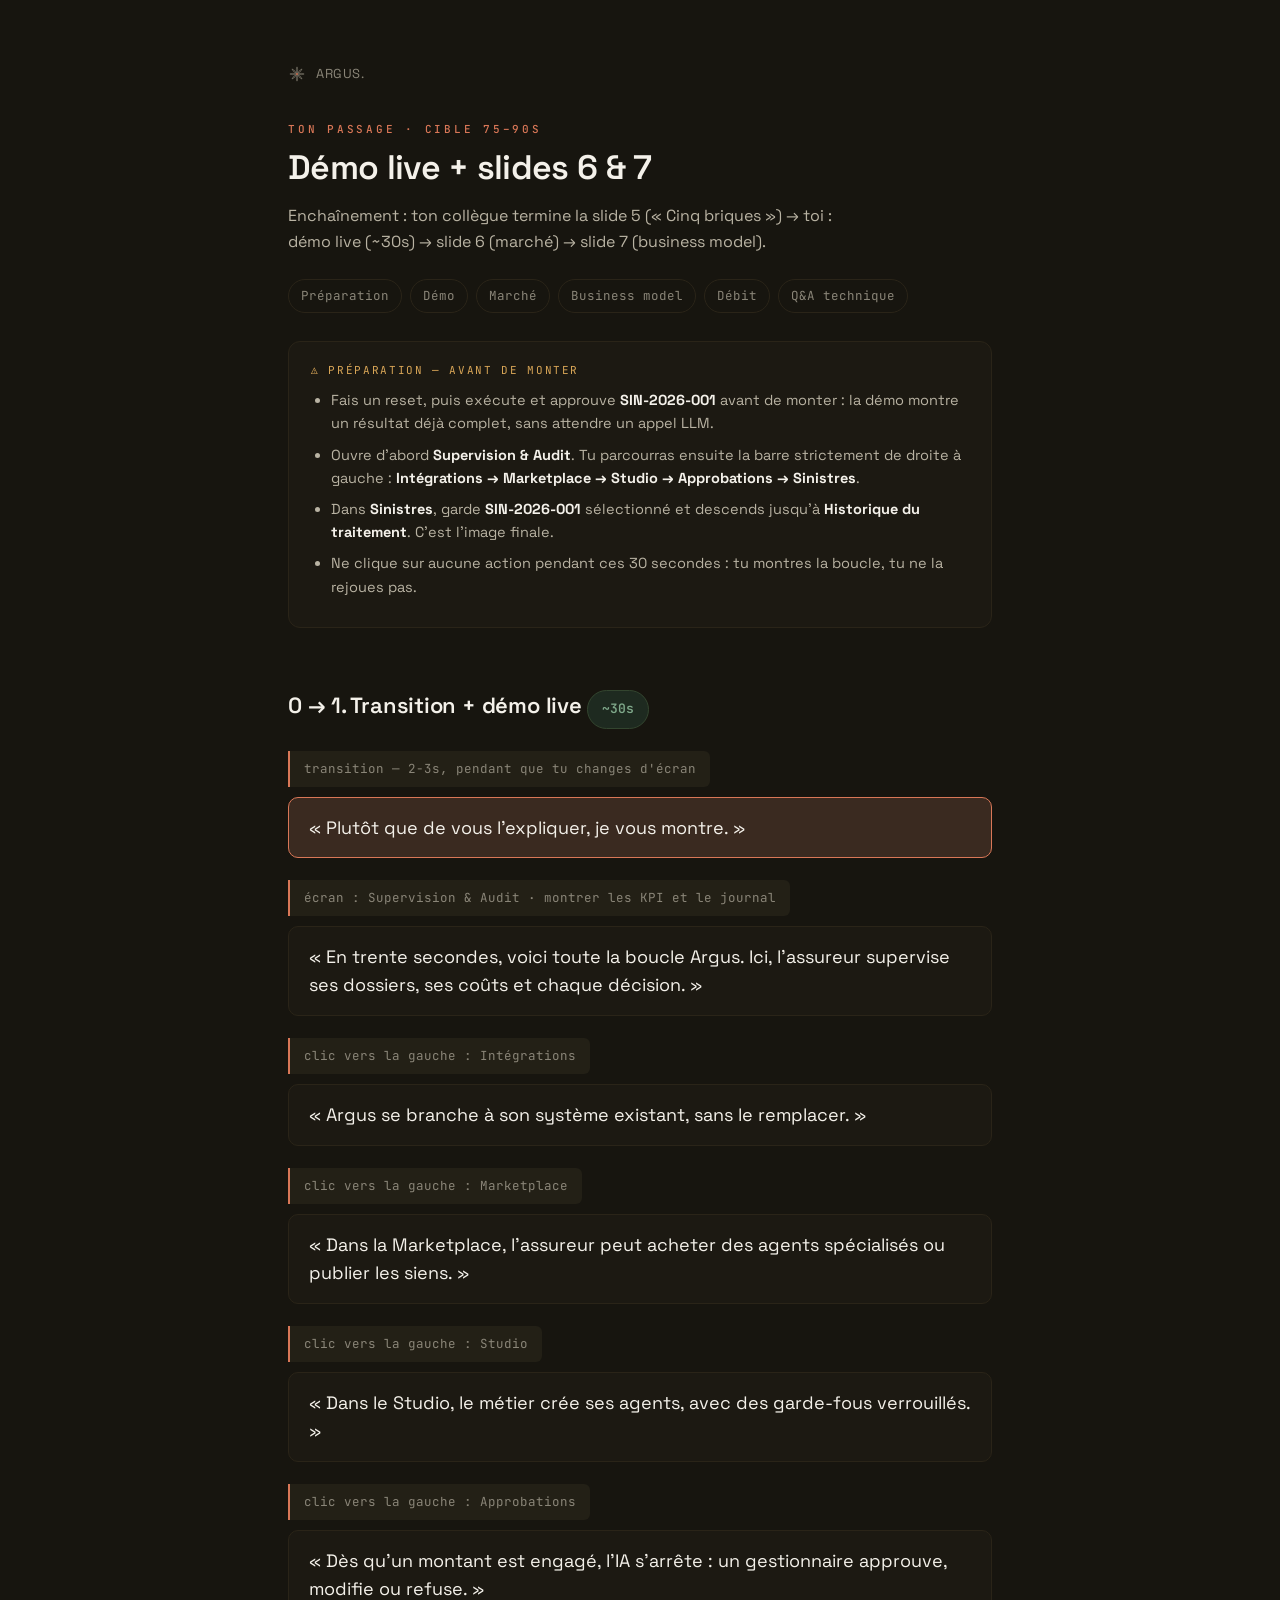
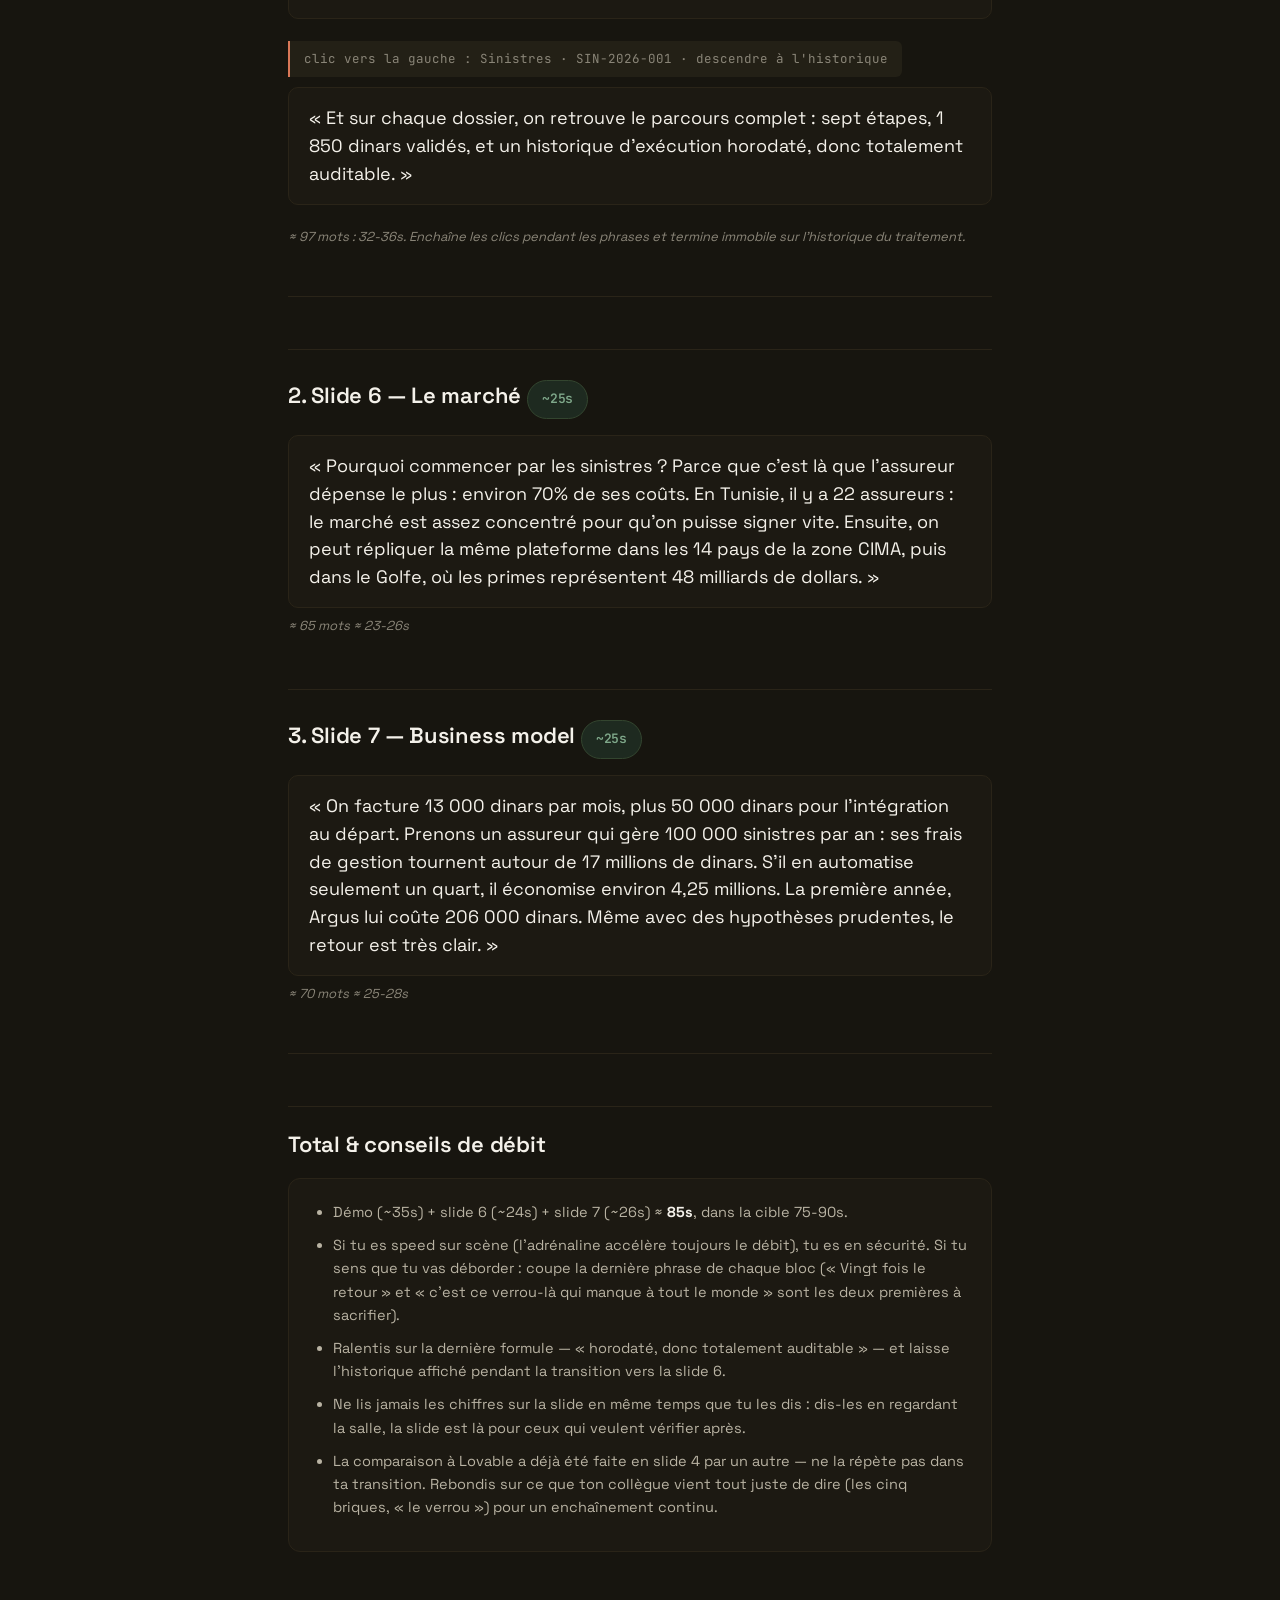
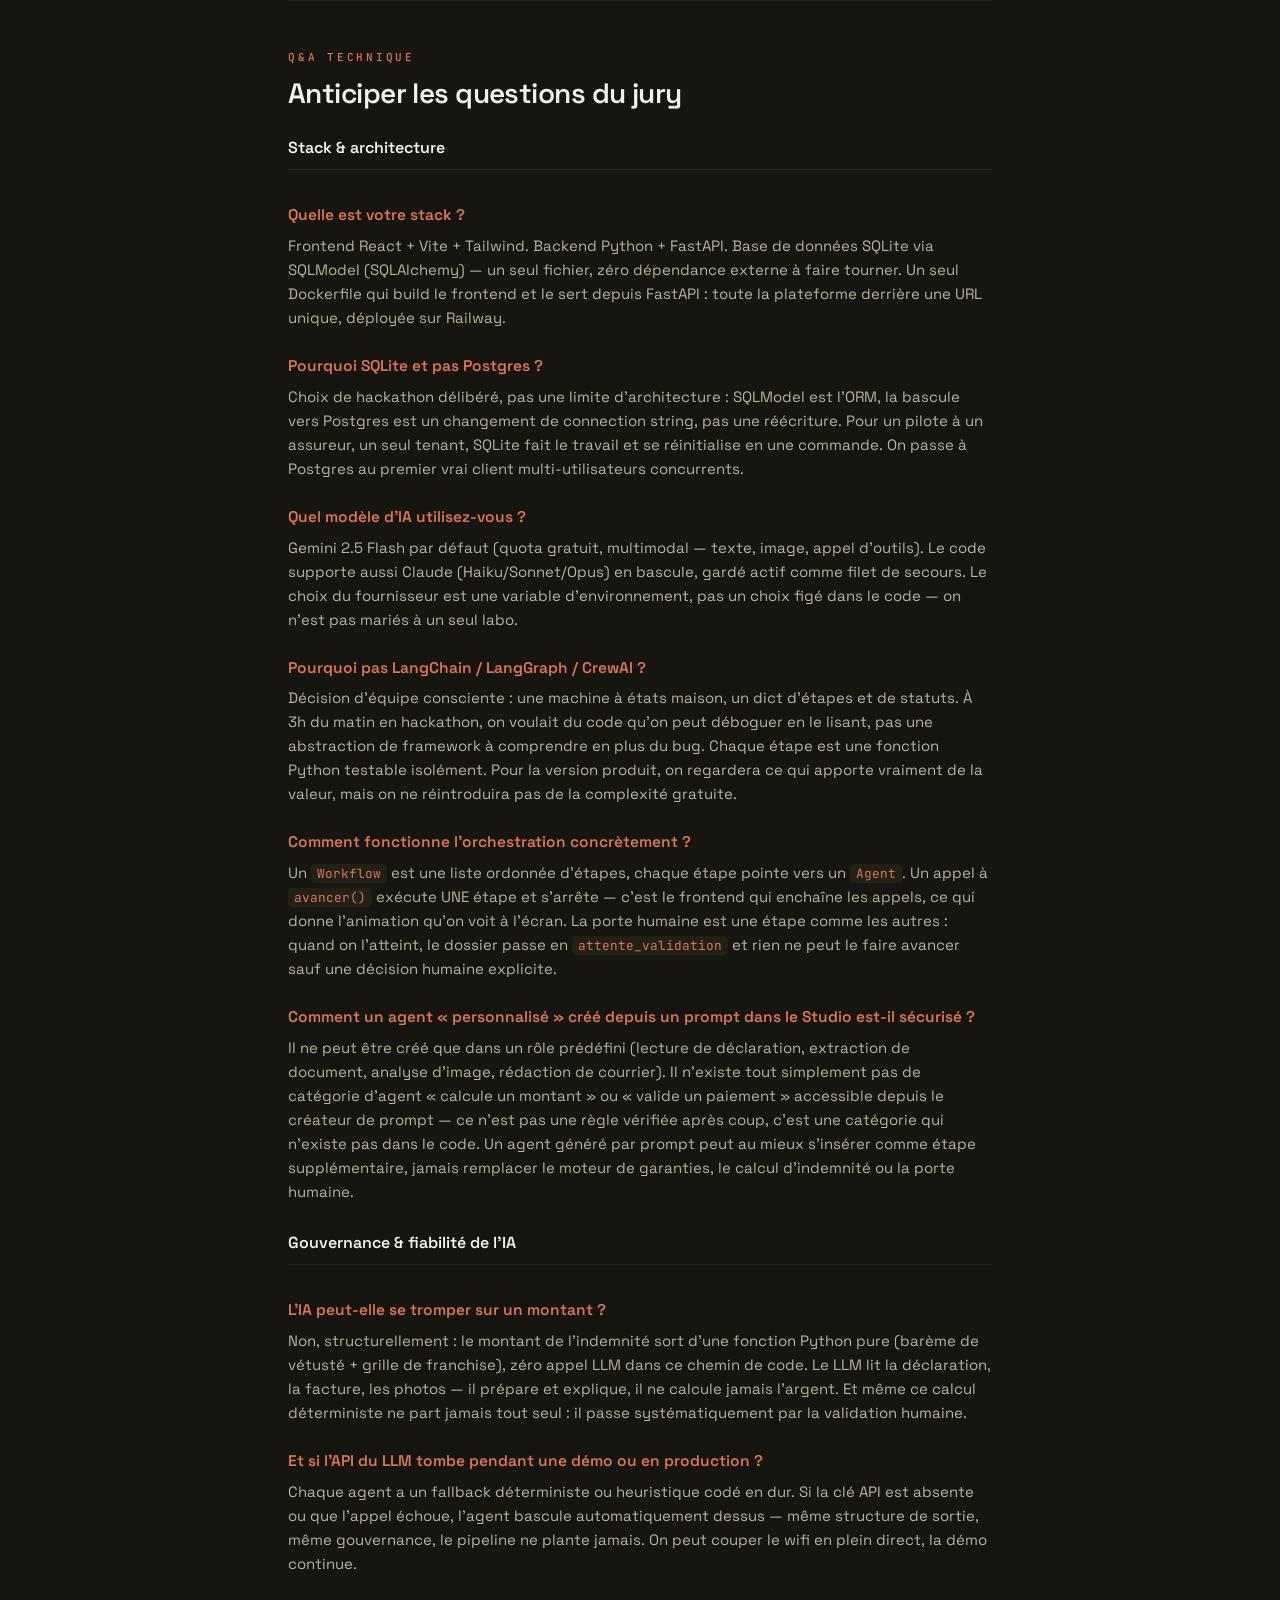
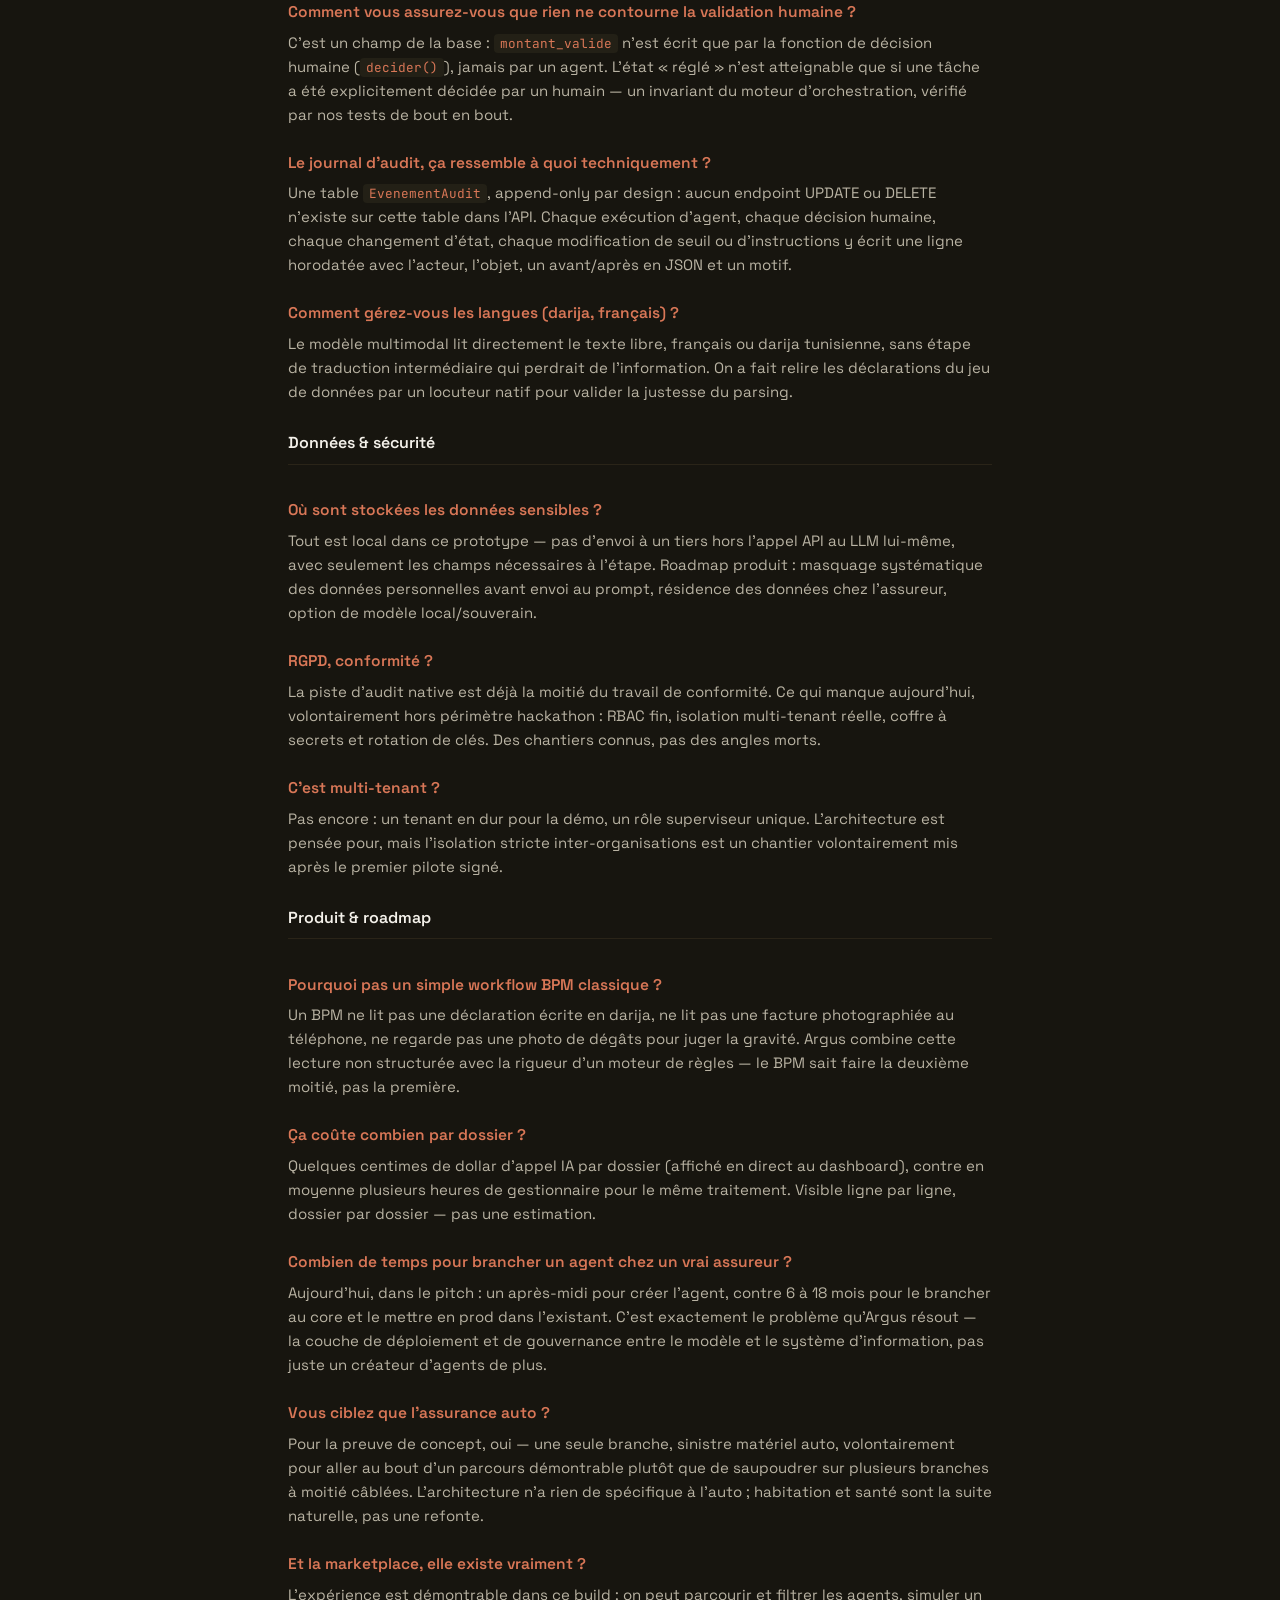
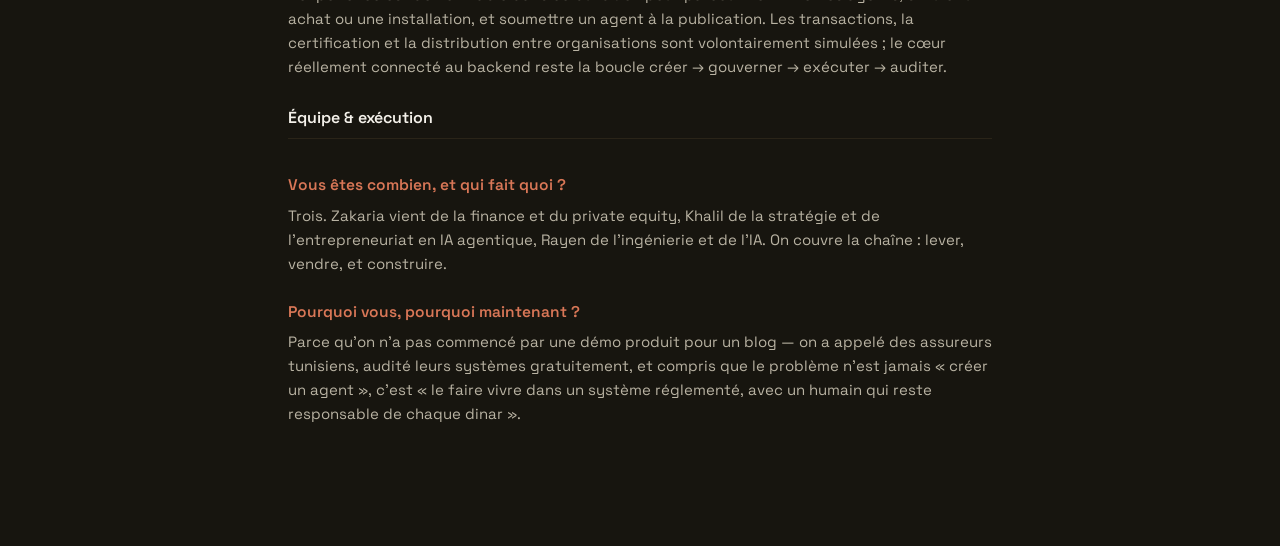
==== docs/pitch-speech-6-7-demo.html @ 5d5b1a70 "Finalise la plateforme Argus pour la démo Ajoute les parcours configurables, les intégrations, la ma" ====
<!DOCTYPE html>
<html lang="fr">
<head>
<meta charset="utf-8">
<meta name="viewport" content="width=device-width, initial-scale=1">
<title>Argus — Speech démo + slides 6 &amp; 7</title>
<link rel="preconnect" href="https://fonts.googleapis.com">
<link rel="preconnect" href="https://fonts.gstatic.com" crossorigin>
<link href="https://fonts.googleapis.com/css2?family=Space+Grotesk:wght@400;500;600;700&family=JetBrains+Mono:wght@400;500&display=swap" rel="stylesheet">
<style>
  :root{
    --ink:#17150F; --cream:#F4F1EA; --surface:#1C1912; --surface2:#232016;
    --terra:#D97757; --terra-tint:#3A2A20; --muted:#B9B3A3; --faint:#8A8578; --line:#2A2418;
    --ok:#7FA88A; --warn:#D9A657;
  }
  *{box-sizing:border-box;}
  html,body{margin:0;padding:0;}
  body{
    font-family:'Space Grotesk','Segoe UI',Arial,sans-serif;
    background:var(--ink); color:var(--cream);
    line-height:1.6; font-size:16px;
  }
  .wrap{max-width:760px; margin:0 auto; padding:64px 28px 120px;}
  .mark{display:flex; align-items:center; gap:10px; color:var(--faint); font-size:13px; letter-spacing:.04em; text-transform:uppercase; margin-bottom:36px;}
  .mark svg{width:18px; height:18px;}
  .kicker{font-family:'JetBrains Mono',monospace; font-size:11px; font-weight:500; letter-spacing:.25em; text-transform:uppercase; color:var(--terra); margin:0 0 10px;}
  h1{font-size:34px; font-weight:600; letter-spacing:-.02em; line-height:1.15; margin:0 0 14px;}
  h2{font-size:22px; font-weight:600; letter-spacing:-.01em; margin:52px 0 16px; padding-top:20px; border-top:1px solid var(--line);}
  h2:first-of-type{border-top:none; padding-top:0;}
  h3{font-size:16px; font-weight:600; color:var(--cream); margin:26px 0 8px;}
  p.lead{color:var(--muted); font-size:16px; max-width:56ch;}
  .prep{background:var(--surface); border:1px solid var(--line); border-radius:12px; padding:20px 22px; margin:28px 0;}
  .prep .label{font-family:'JetBrains Mono',monospace; font-size:11px; letter-spacing:.15em; text-transform:uppercase; color:var(--warn); margin-bottom:10px; display:block;}
  .prep ul{margin:0; padding-left:20px;}
  .prep li{margin-bottom:8px; color:var(--muted); font-size:14.5px;}
  .prep b{color:var(--cream);}
  .beat{margin:22px 0;}
  .stage{
    font-family:'JetBrains Mono',monospace; font-size:12.5px; color:var(--faint);
    background:var(--surface2); border-left:2px solid var(--terra);
    padding:8px 14px; border-radius:0 6px 6px 0; margin:0 0 10px; display:inline-block;
  }
  blockquote{
    margin:0 0 6px; padding:16px 20px; background:var(--surface);
    border-radius:10px; border:1px solid var(--line);
    font-size:18px; line-height:1.55; color:var(--cream);
  }
  blockquote.transition{border-color:var(--terra); background:var(--terra-tint);}
  .timing{font-size:13px; color:var(--faint); font-style:italic; margin:8px 0 0;}
  .divider{height:1px; background:var(--line); margin:48px 0;}
  .tips{background:var(--surface); border:1px solid var(--line); border-radius:12px; padding:22px 24px;}
  .tips ul{margin:0; padding-left:20px;}
  .tips li{margin-bottom:10px; font-size:14.5px; color:var(--muted);}
  .tips li b{color:var(--cream);}
  .qa{border-top:1px solid var(--line); padding-top:18px; margin-top:0;}
  .q{font-weight:600; font-size:15.5px; color:var(--terra); margin-bottom:6px;}
  .a{color:var(--muted); font-size:15px; margin:0 0 24px;}
  code{
    font-family:'JetBrains Mono',monospace; background:var(--surface2); color:var(--terra);
    padding:1px 6px; border-radius:4px; font-size:.85em;
  }
  .totalbadge{
    display:inline-flex; align-items:center; gap:8px; font-family:'JetBrains Mono',monospace;
    font-size:13px; color:var(--ok); background:#1E2A20; border:1px solid #33452F;
    padding:8px 14px; border-radius:999px; margin-top:10px;
  }
  .toc{display:flex; gap:8px; flex-wrap:wrap; margin:24px 0 0;}
  .toc a{
    font-size:12.5px; font-family:'JetBrains Mono',monospace; color:var(--faint);
    text-decoration:none; border:1px solid var(--line); padding:6px 12px; border-radius:999px;
  }
  .toc a:hover{color:var(--terra); border-color:var(--terra);}
  @media print{ body{background:#fff;color:#000;} }
</style>
</head>
<body>
<div class="wrap">

  <div class="mark">
    <svg viewBox="0 0 240 240" fill="none" stroke="currentColor" stroke-width="8" stroke-linejoin="round">
      <g>
        <path d="M120 107 Q101 66 120 25 Q139 66 120 107 Z" transform="rotate(0 120 120)"/>
        <path d="M120 107 Q101 66 120 25 Q139 66 120 107 Z" transform="rotate(45 120 120)"/>
        <path d="M120 107 Q101 66 120 25 Q139 66 120 107 Z" transform="rotate(90 120 120)"/>
        <path d="M120 107 Q101 66 120 25 Q139 66 120 107 Z" transform="rotate(135 120 120)"/>
        <path d="M120 107 Q101 66 120 25 Q139 66 120 107 Z" transform="rotate(180 120 120)"/>
        <path d="M120 107 Q101 66 120 25 Q139 66 120 107 Z" transform="rotate(225 120 120)"/>
        <path d="M120 107 Q101 66 120 25 Q139 66 120 107 Z" transform="rotate(270 120 120)"/>
        <path d="M120 107 Q101 66 120 25 Q139 66 120 107 Z" transform="rotate(315 120 120)"/>
      </g>
      <circle cx="120" cy="120" r="13" fill="#D97757" stroke="none"/>
    </svg>
    argus.
  </div>

  <p class="kicker">Ton passage · cible 75–90s</p>
  <h1>Démo live + slides 6 &amp; 7</h1>
  <p class="lead">
    Enchaînement : ton collègue termine la slide 5 (« Cinq briques ») →
    toi : démo live (~30s) → slide 6 (marché) → slide 7 (business model).
  </p>

  <div class="toc">
    <a href="#prep">Préparation</a>
    <a href="#demo">Démo</a>
    <a href="#marche">Marché</a>
    <a href="#biz">Business model</a>
    <a href="#tips">Débit</a>
    <a href="#qa">Q&amp;A technique</a>
  </div>

  <div id="prep" class="prep">
    <span class="label">⚠ Préparation — avant de monter</span>
    <ul>
      <li>Fais un reset, puis exécute et approuve <b>SIN-2026-001</b> avant de monter : la démo montre un résultat déjà complet, sans attendre un appel LLM.</li>
      <li>Ouvre d'abord <b>Supervision &amp; Audit</b>. Tu parcourras ensuite la barre strictement de droite à gauche : <b>Intégrations → Marketplace → Studio → Approbations → Sinistres</b>.</li>
      <li>Dans <b>Sinistres</b>, garde <b>SIN-2026-001</b> sélectionné et descends jusqu'à <b>Historique du traitement</b>. C'est l'image finale.</li>
      <li>Ne clique sur aucune action pendant ces 30 secondes : tu montres la boucle, tu ne la rejoues pas.</li>
    </ul>
  </div>

  <h2 id="demo">0 → 1. Transition + démo live <span class="totalbadge">~30s</span></h2>

  <div class="beat">
    <span class="stage">transition — 2-3s, pendant que tu changes d'écran</span>
    <blockquote class="transition">« Plutôt que de vous l'expliquer, je vous montre. »</blockquote>
  </div>

  <div class="beat">
    <span class="stage">écran : Supervision &amp; Audit · montrer les KPI et le journal</span>
    <blockquote>« En trente secondes, voici toute la boucle Argus. Ici, l'assureur supervise ses dossiers, ses coûts et chaque décision. »</blockquote>
  </div>

  <div class="beat">
    <span class="stage">clic vers la gauche : Intégrations</span>
    <blockquote>« Argus se branche à son système existant, sans le remplacer. »</blockquote>
  </div>

  <div class="beat">
    <span class="stage">clic vers la gauche : Marketplace</span>
    <blockquote>« Dans la Marketplace, l'assureur peut acheter des agents spécialisés ou publier les siens. »</blockquote>
  </div>

  <div class="beat">
    <span class="stage">clic vers la gauche : Studio</span>
    <blockquote>« Dans le Studio, le métier crée ses agents, avec des garde-fous verrouillés. »</blockquote>
  </div>

  <div class="beat">
    <span class="stage">clic vers la gauche : Approbations</span>
    <blockquote>« Dès qu'un montant est engagé, l'IA s'arrête : un gestionnaire approuve, modifie ou refuse. »</blockquote>
  </div>

  <div class="beat">
    <span class="stage">clic vers la gauche : Sinistres · SIN-2026-001 · descendre à l'historique</span>
    <blockquote>« Et sur chaque dossier, on retrouve le parcours complet : sept étapes, 1 850 dinars validés, et un historique d'exécution horodaté, donc totalement auditable. »</blockquote>
  </div>
  <p class="timing">≈ 97 mots : 32-36s. Enchaîne les clics pendant les phrases et termine immobile sur l'historique du traitement.</p>

  <div class="divider"></div>

  <h2 id="marche">2. Slide 6 — Le marché <span class="totalbadge">~25s</span></h2>
  <blockquote>« Pourquoi commencer par les sinistres ? Parce que c'est là que l'assureur dépense le plus : environ 70% de ses coûts. En Tunisie, il y a 22 assureurs : le marché est assez concentré pour qu'on puisse signer vite. Ensuite, on peut répliquer la même plateforme dans les 14 pays de la zone CIMA, puis dans le Golfe, où les primes représentent 48 milliards de dollars. »</blockquote>
  <p class="timing">≈ 65 mots ≈ 23-26s</p>

  <h2 id="biz">3. Slide 7 — Business model <span class="totalbadge">~25s</span></h2>
  <blockquote>« On facture 13 000 dinars par mois, plus 50 000 dinars pour l'intégration au départ. Prenons un assureur qui gère 100 000 sinistres par an : ses frais de gestion tournent autour de 17 millions de dinars. S'il en automatise seulement un quart, il économise environ 4,25 millions. La première année, Argus lui coûte 206 000 dinars. Même avec des hypothèses prudentes, le retour est très clair. »</blockquote>
  <p class="timing">≈ 70 mots ≈ 25-28s</p>

  <div class="divider"></div>

  <h2 id="tips">Total &amp; conseils de débit</h2>
  <div class="tips">
    <ul>
      <li>Démo (~35s) + slide 6 (~24s) + slide 7 (~26s) ≈ <b>85s</b>, dans la cible 75-90s.</li>
      <li>Si tu es speed sur scène (l'adrénaline accélère toujours le débit), tu es en sécurité. Si tu sens que tu vas déborder : coupe la dernière phrase de chaque bloc (« Vingt fois le retour » et « c'est ce verrou-là qui manque à tout le monde » sont les deux premières à sacrifier).</li>
      <li>Ralentis sur la dernière formule — « horodaté, donc totalement auditable » — et laisse l'historique affiché pendant la transition vers la slide 6.</li>
      <li>Ne lis jamais les chiffres sur la slide en même temps que tu les dis : dis-les en regardant la salle, la slide est là pour ceux qui veulent vérifier après.</li>
      <li>La comparaison à Lovable a déjà été faite en slide 4 par un autre — ne la répète pas dans ta transition. Rebondis sur ce que ton collègue vient tout juste de dire (les cinq briques, « le verrou ») pour un enchaînement continu.</li>
    </ul>
  </div>

  <div class="divider"></div>

  <p class="kicker" id="qa">Q&amp;A technique</p>
  <h1 style="font-size:28px;">Anticiper les questions du jury</h1>

  <h3>Stack &amp; architecture</h3>

  <div class="qa">
    <p class="q">Quelle est votre stack ?</p>
    <p class="a">Frontend React + Vite + Tailwind. Backend Python + FastAPI. Base de données SQLite via SQLModel (SQLAlchemy) — un seul fichier, zéro dépendance externe à faire tourner. Un seul Dockerfile qui build le frontend et le sert depuis FastAPI : toute la plateforme derrière une URL unique, déployée sur Railway.</p>

    <p class="q">Pourquoi SQLite et pas Postgres ?</p>
    <p class="a">Choix de hackathon délibéré, pas une limite d'architecture : SQLModel est l'ORM, la bascule vers Postgres est un changement de connection string, pas une réécriture. Pour un pilote à un assureur, un seul tenant, SQLite fait le travail et se réinitialise en une commande. On passe à Postgres au premier vrai client multi-utilisateurs concurrents.</p>

    <p class="q">Quel modèle d'IA utilisez-vous ?</p>
    <p class="a">Gemini 2.5 Flash par défaut (quota gratuit, multimodal — texte, image, appel d'outils). Le code supporte aussi Claude (Haiku/Sonnet/Opus) en bascule, gardé actif comme filet de secours. Le choix du fournisseur est une variable d'environnement, pas un choix figé dans le code — on n'est pas mariés à un seul labo.</p>

    <p class="q">Pourquoi pas LangChain / LangGraph / CrewAI ?</p>
    <p class="a">Décision d'équipe consciente : une machine à états maison, un dict d'étapes et de statuts. À 3h du matin en hackathon, on voulait du code qu'on peut déboguer en le lisant, pas une abstraction de framework à comprendre en plus du bug. Chaque étape est une fonction Python testable isolément. Pour la version produit, on regardera ce qui apporte vraiment de la valeur, mais on ne réintroduira pas de la complexité gratuite.</p>

    <p class="q">Comment fonctionne l'orchestration concrètement ?</p>
    <p class="a">Un <code>Workflow</code> est une liste ordonnée d'étapes, chaque étape pointe vers un <code>Agent</code>. Un appel à <code>avancer()</code> exécute UNE étape et s'arrête — c'est le frontend qui enchaîne les appels, ce qui donne l'animation qu'on voit à l'écran. La porte humaine est une étape comme les autres : quand on l'atteint, le dossier passe en <code>attente_validation</code> et rien ne peut le faire avancer sauf une décision humaine explicite.</p>

    <p class="q">Comment un agent « personnalisé » créé depuis un prompt dans le Studio est-il sécurisé ?</p>
    <p class="a">Il ne peut être créé que dans un rôle prédéfini (lecture de déclaration, extraction de document, analyse d'image, rédaction de courrier). Il n'existe tout simplement pas de catégorie d'agent « calcule un montant » ou « valide un paiement » accessible depuis le créateur de prompt — ce n'est pas une règle vérifiée après coup, c'est une catégorie qui n'existe pas dans le code. Un agent généré par prompt peut au mieux s'insérer comme étape supplémentaire, jamais remplacer le moteur de garanties, le calcul d'indemnité ou la porte humaine.</p>
  </div>

  <h3>Gouvernance &amp; fiabilité de l'IA</h3>

  <div class="qa">
    <p class="q">L'IA peut-elle se tromper sur un montant ?</p>
    <p class="a">Non, structurellement : le montant de l'indemnité sort d'une fonction Python pure (barème de vétusté + grille de franchise), zéro appel LLM dans ce chemin de code. Le LLM lit la déclaration, la facture, les photos — il prépare et explique, il ne calcule jamais l'argent. Et même ce calcul déterministe ne part jamais tout seul : il passe systématiquement par la validation humaine.</p>

    <p class="q">Et si l'API du LLM tombe pendant une démo ou en production ?</p>
    <p class="a">Chaque agent a un fallback déterministe ou heuristique codé en dur. Si la clé API est absente ou que l'appel échoue, l'agent bascule automatiquement dessus — même structure de sortie, même gouvernance, le pipeline ne plante jamais. On peut couper le wifi en plein direct, la démo continue.</p>

    <p class="q">Comment vous assurez-vous que rien ne contourne la validation humaine ?</p>
    <p class="a">C'est un champ de la base : <code>montant_valide</code> n'est écrit que par la fonction de décision humaine (<code>decider()</code>), jamais par un agent. L'état « réglé » n'est atteignable que si une tâche a été explicitement décidée par un humain — un invariant du moteur d'orchestration, vérifié par nos tests de bout en bout.</p>

    <p class="q">Le journal d'audit, ça ressemble à quoi techniquement ?</p>
    <p class="a">Une table <code>EvenementAudit</code>, append-only par design : aucun endpoint UPDATE ou DELETE n'existe sur cette table dans l'API. Chaque exécution d'agent, chaque décision humaine, chaque changement d'état, chaque modification de seuil ou d'instructions y écrit une ligne horodatée avec l'acteur, l'objet, un avant/après en JSON et un motif.</p>

    <p class="q">Comment gérez-vous les langues (darija, français) ?</p>
    <p class="a">Le modèle multimodal lit directement le texte libre, français ou darija tunisienne, sans étape de traduction intermédiaire qui perdrait de l'information. On a fait relire les déclarations du jeu de données par un locuteur natif pour valider la justesse du parsing.</p>
  </div>

  <h3>Données &amp; sécurité</h3>

  <div class="qa">
    <p class="q">Où sont stockées les données sensibles ?</p>
    <p class="a">Tout est local dans ce prototype — pas d'envoi à un tiers hors l'appel API au LLM lui-même, avec seulement les champs nécessaires à l'étape. Roadmap produit : masquage systématique des données personnelles avant envoi au prompt, résidence des données chez l'assureur, option de modèle local/souverain.</p>

    <p class="q">RGPD, conformité ?</p>
    <p class="a">La piste d'audit native est déjà la moitié du travail de conformité. Ce qui manque aujourd'hui, volontairement hors périmètre hackathon : RBAC fin, isolation multi-tenant réelle, coffre à secrets et rotation de clés. Des chantiers connus, pas des angles morts.</p>

    <p class="q">C'est multi-tenant ?</p>
    <p class="a">Pas encore : un tenant en dur pour la démo, un rôle superviseur unique. L'architecture est pensée pour, mais l'isolation stricte inter-organisations est un chantier volontairement mis après le premier pilote signé.</p>
  </div>

  <h3>Produit &amp; roadmap</h3>

  <div class="qa">
    <p class="q">Pourquoi pas un simple workflow BPM classique ?</p>
    <p class="a">Un BPM ne lit pas une déclaration écrite en darija, ne lit pas une facture photographiée au téléphone, ne regarde pas une photo de dégâts pour juger la gravité. Argus combine cette lecture non structurée avec la rigueur d'un moteur de règles — le BPM sait faire la deuxième moitié, pas la première.</p>

    <p class="q">Ça coûte combien par dossier ?</p>
    <p class="a">Quelques centimes de dollar d'appel IA par dossier (affiché en direct au dashboard), contre en moyenne plusieurs heures de gestionnaire pour le même traitement. Visible ligne par ligne, dossier par dossier — pas une estimation.</p>

    <p class="q">Combien de temps pour brancher un agent chez un vrai assureur ?</p>
    <p class="a">Aujourd'hui, dans le pitch : un après-midi pour créer l'agent, contre 6 à 18 mois pour le brancher au core et le mettre en prod dans l'existant. C'est exactement le problème qu'Argus résout — la couche de déploiement et de gouvernance entre le modèle et le système d'information, pas juste un créateur d'agents de plus.</p>

    <p class="q">Vous ciblez que l'assurance auto ?</p>
    <p class="a">Pour la preuve de concept, oui — une seule branche, sinistre matériel auto, volontairement pour aller au bout d'un parcours démontrable plutôt que de saupoudrer sur plusieurs branches à moitié câblées. L'architecture n'a rien de spécifique à l'auto ; habitation et santé sont la suite naturelle, pas une refonte.</p>

    <p class="q">Et la marketplace, elle existe vraiment ?</p>
    <p class="a">L'expérience est démontrable dans ce build : on peut parcourir et filtrer les agents, simuler un achat ou une installation, et soumettre un agent à la publication. Les transactions, la certification et la distribution entre organisations sont volontairement simulées ; le cœur réellement connecté au backend reste la boucle créer → gouverner → exécuter → auditer.</p>
  </div>

  <h3>Équipe &amp; exécution</h3>

  <div class="qa">
    <p class="q">Vous êtes combien, et qui fait quoi ?</p>
    <p class="a">Trois. Zakaria vient de la finance et du private equity, Khalil de la stratégie et de l'entrepreneuriat en IA agentique, Rayen de l'ingénierie et de l'IA. On couvre la chaîne : lever, vendre, et construire.</p>

    <p class="q">Pourquoi vous, pourquoi maintenant ?</p>
    <p class="a" style="margin-bottom:0;">Parce qu'on n'a pas commencé par une démo produit pour un blog — on a appelé des assureurs tunisiens, audité leurs systèmes gratuitement, et compris que le problème n'est jamais « créer un agent », c'est « le faire vivre dans un système réglementé, avec un humain qui reste responsable de chaque dinar ».</p>
  </div>

</div>
</body>
</html>
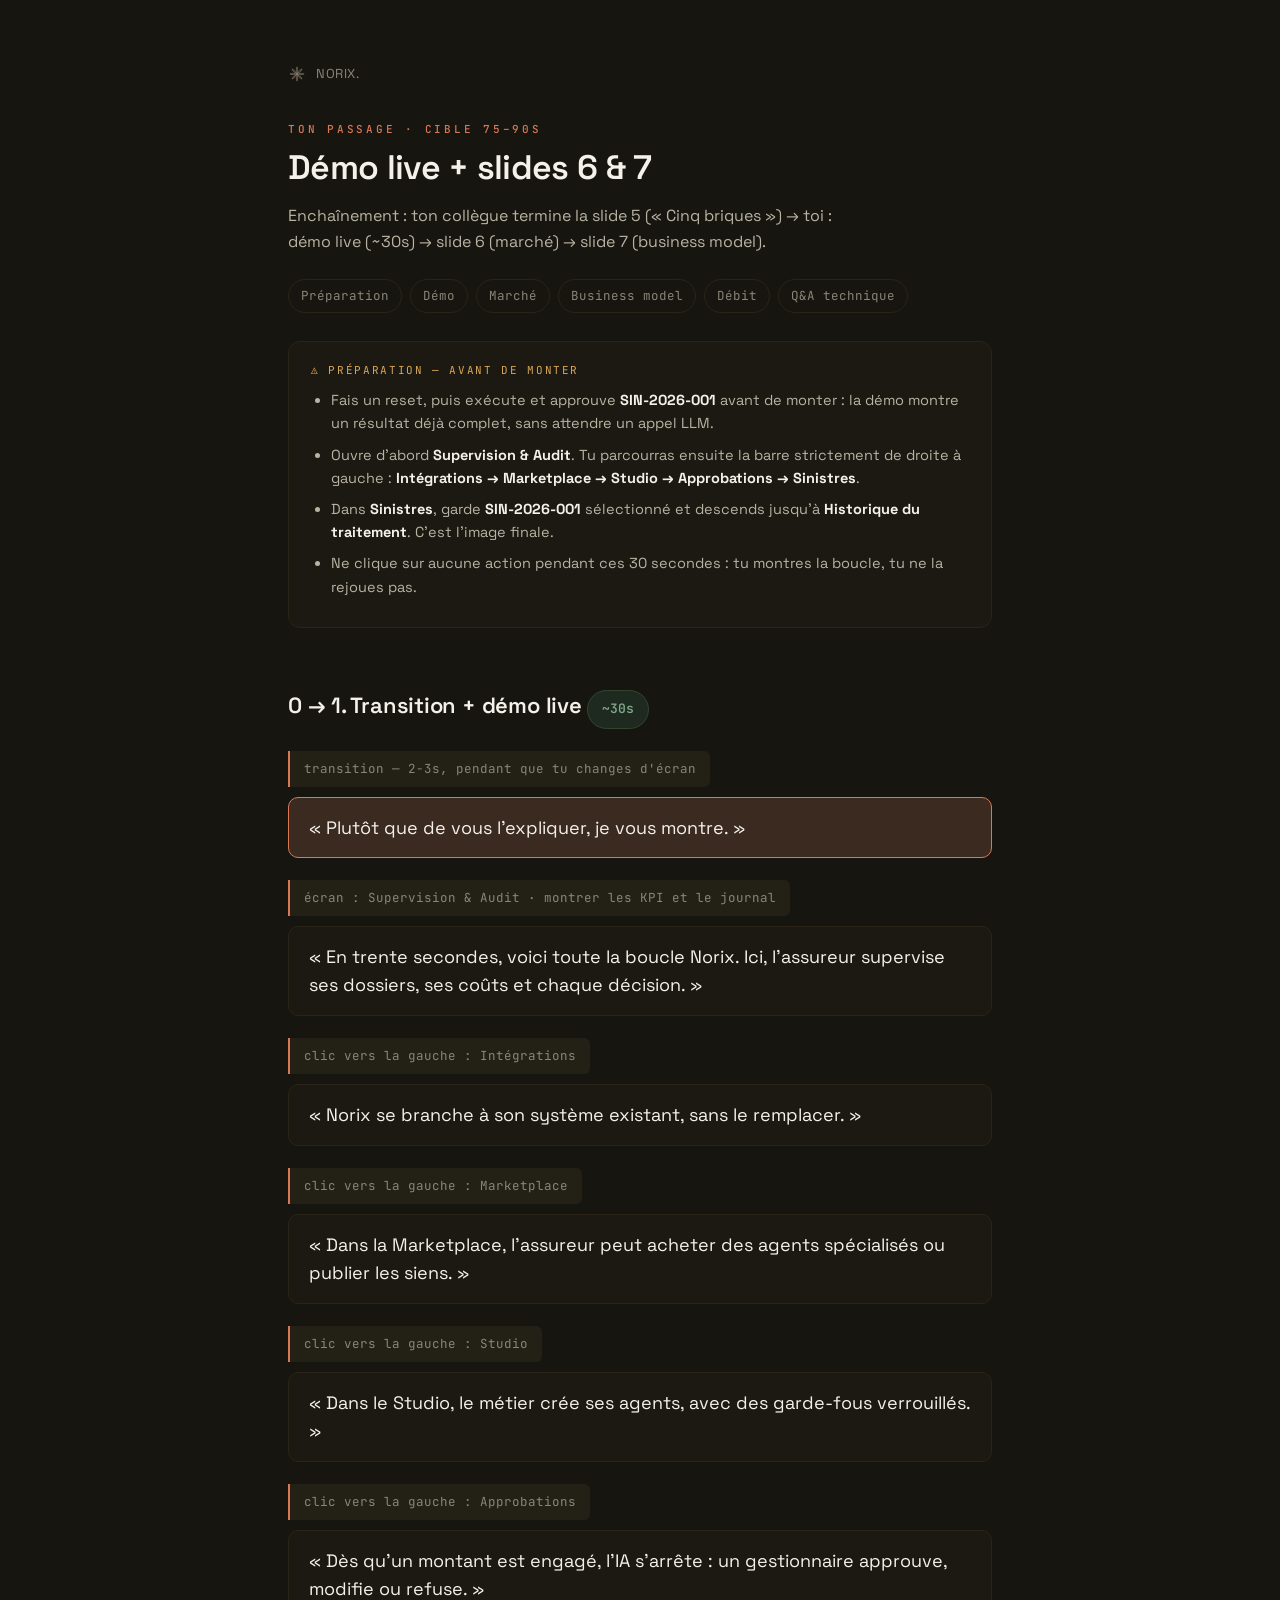
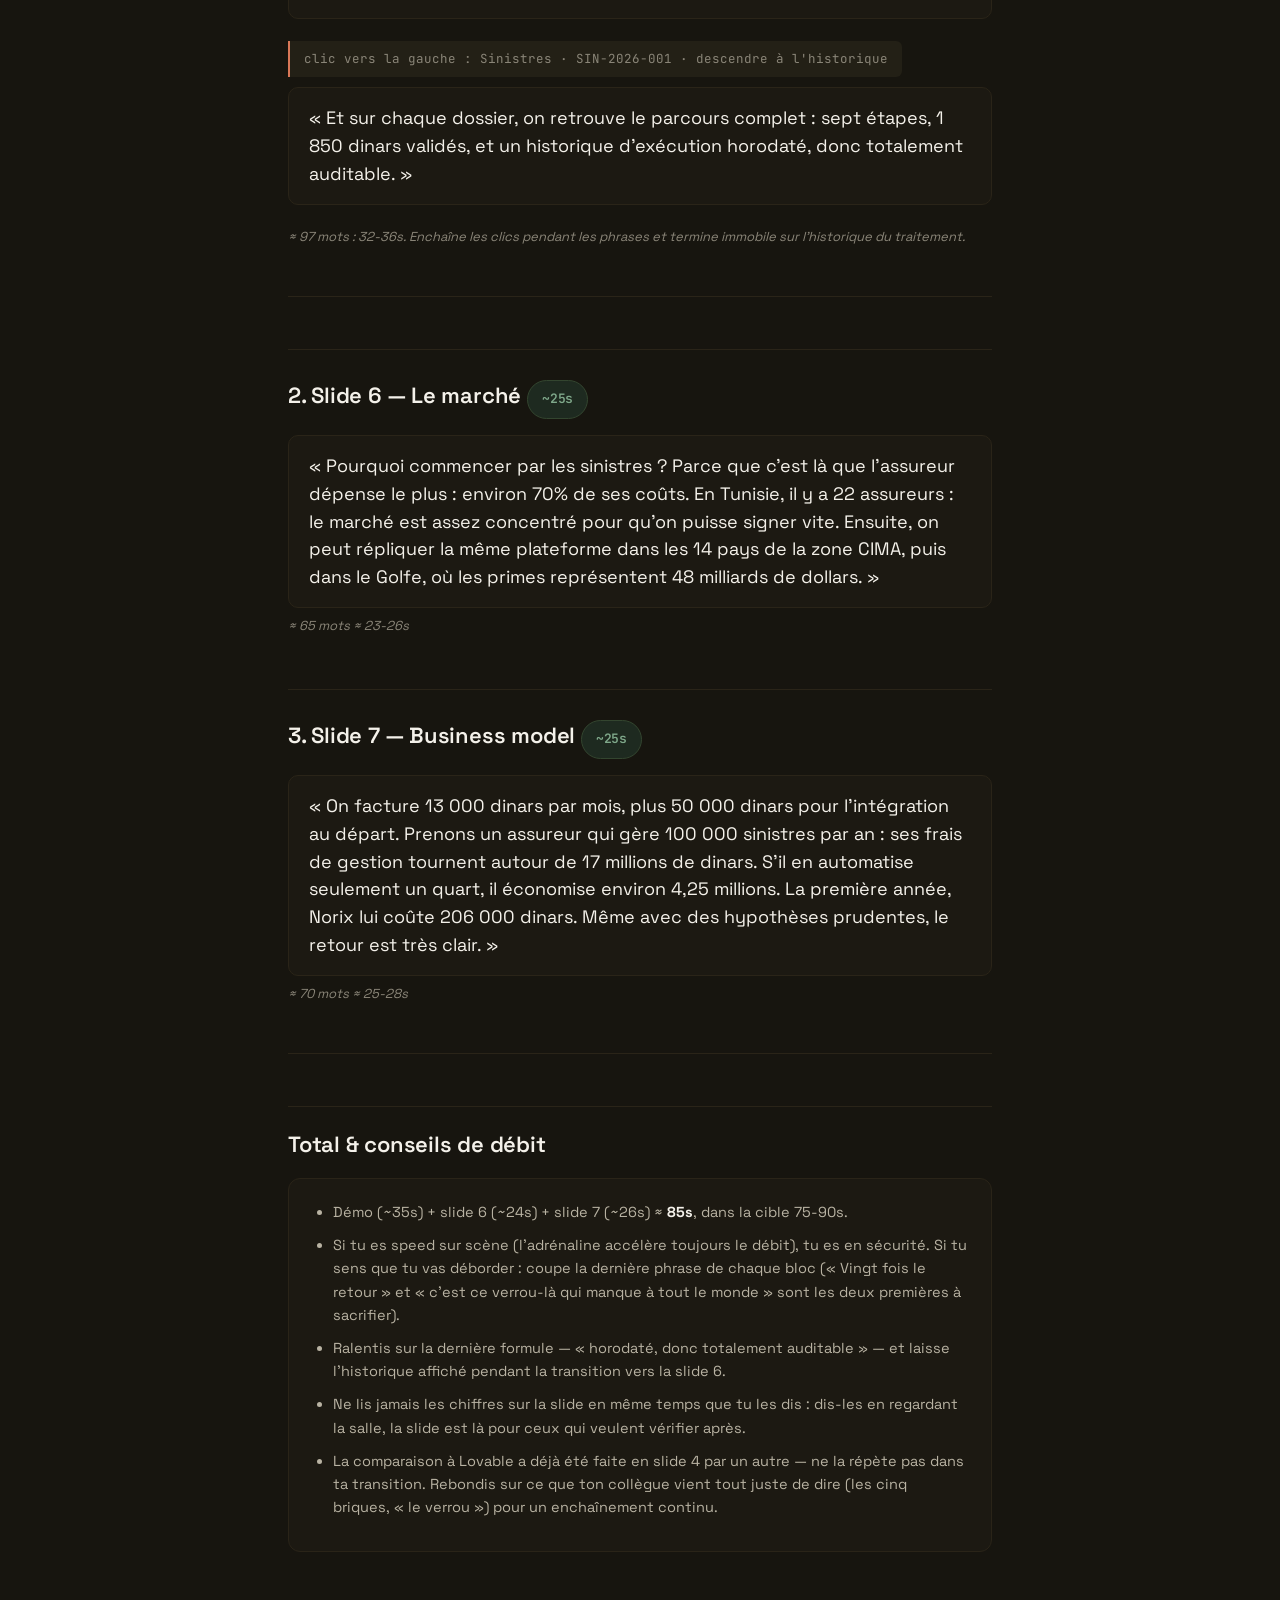
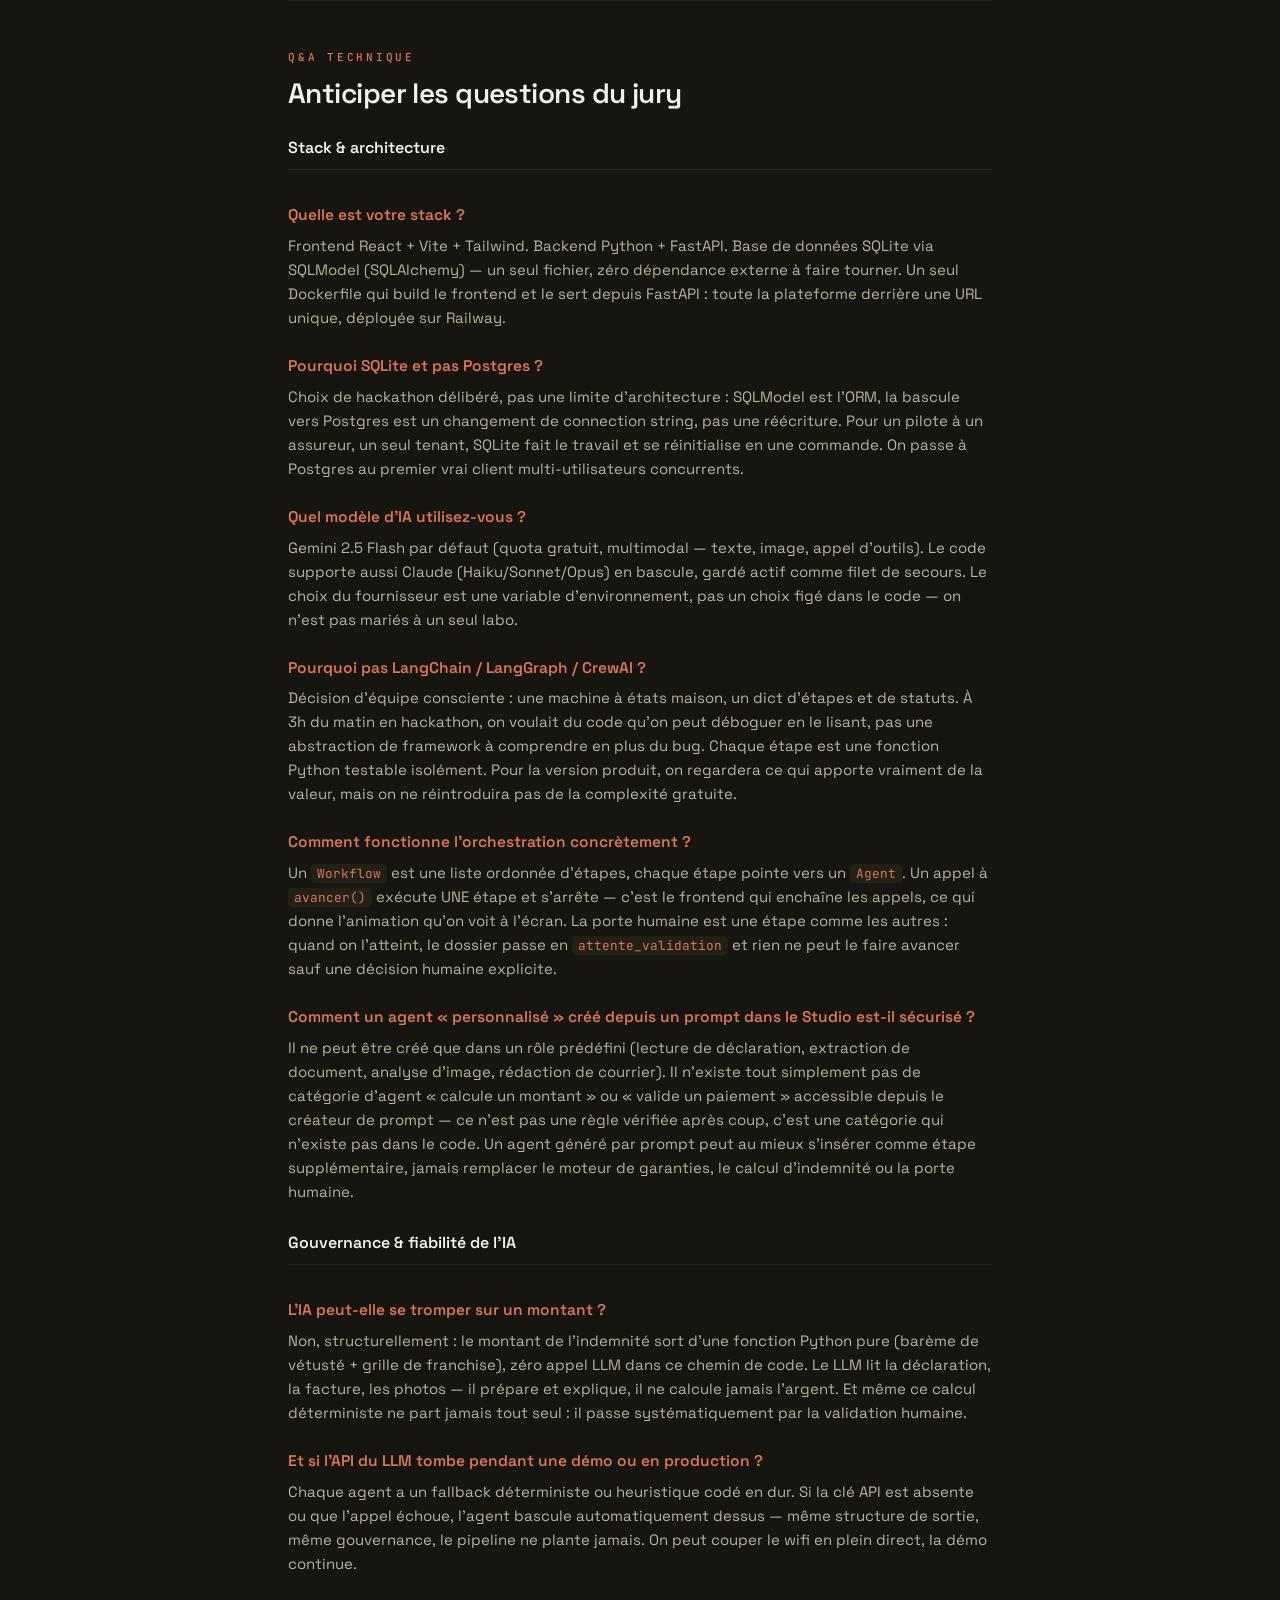
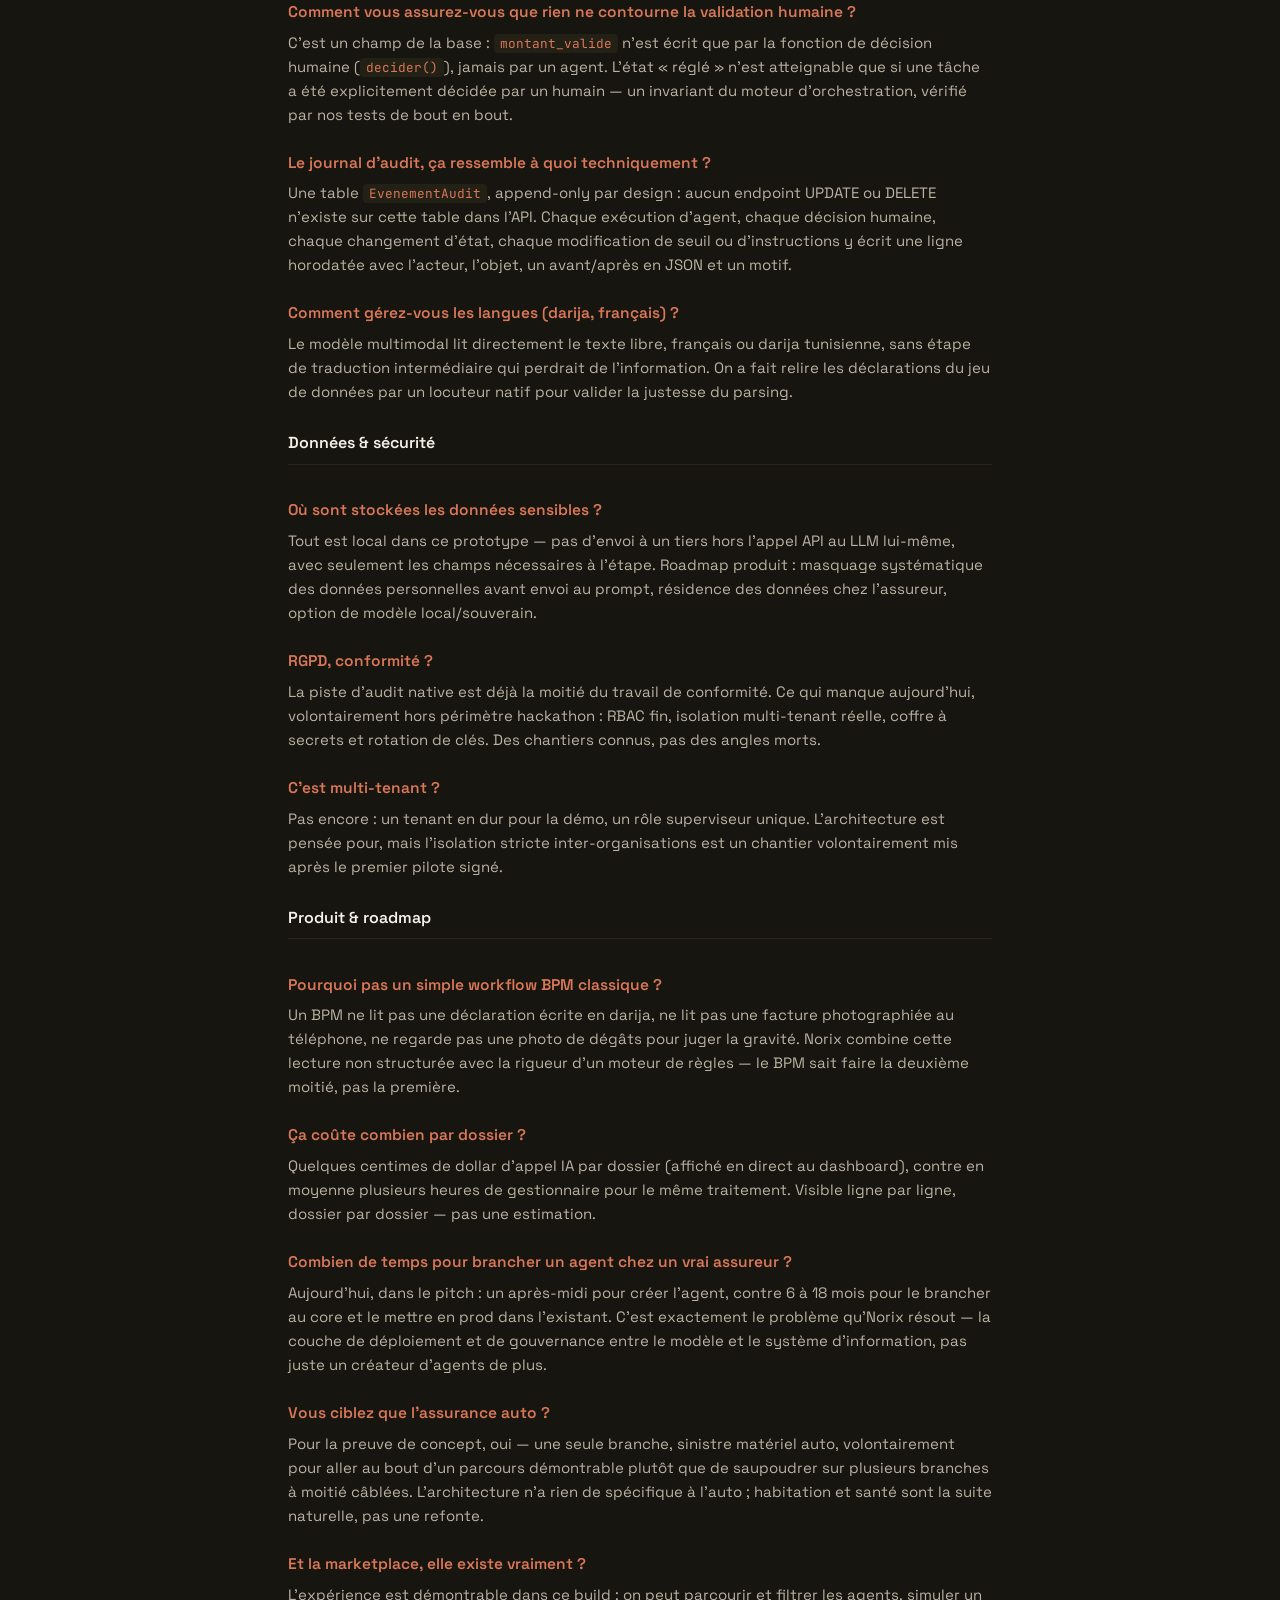
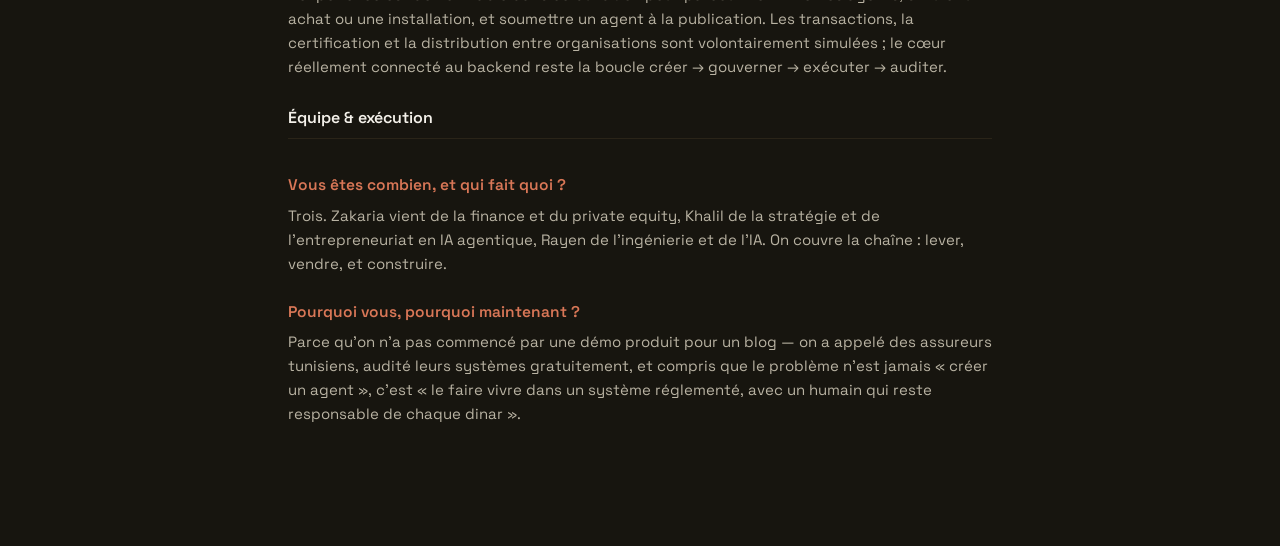
==== commit e461340a: "Rename the product from Argus to Norix across app, marketplace, and docs. Aligns brand, sessions, DB" ====
--- a/docs/pitch-speech-6-7-demo.html
+++ b/docs/pitch-speech-6-7-demo.html
@@ -3,7 +3,7 @@
 <head>
 <meta charset="utf-8">
 <meta name="viewport" content="width=device-width, initial-scale=1">
-<title>Argus — Speech démo + slides 6 &amp; 7</title>
+<title>Norix — Speech démo + slides 6 &amp; 7</title>
 <link rel="preconnect" href="https://fonts.googleapis.com">
 <link rel="preconnect" href="https://fonts.gstatic.com" crossorigin>
 <link href="https://fonts.googleapis.com/css2?family=Space+Grotesk:wght@400;500;600;700&family=JetBrains+Mono:wght@400;500&display=swap" rel="stylesheet">
@@ -90,7 +90,7 @@
       </g>
       <circle cx="120" cy="120" r="13" fill="#D97757" stroke="none"/>
     </svg>
-    argus.
+    norix.
   </div>
 
   <p class="kicker">Ton passage · cible 75–90s</p>
@@ -128,12 +128,12 @@
 
   <div class="beat">
     <span class="stage">écran : Supervision &amp; Audit · montrer les KPI et le journal</span>
-    <blockquote>« En trente secondes, voici toute la boucle Argus. Ici, l'assureur supervise ses dossiers, ses coûts et chaque décision. »</blockquote>
+    <blockquote>« En trente secondes, voici toute la boucle Norix. Ici, l'assureur supervise ses dossiers, ses coûts et chaque décision. »</blockquote>
   </div>
 
   <div class="beat">
     <span class="stage">clic vers la gauche : Intégrations</span>
-    <blockquote>« Argus se branche à son système existant, sans le remplacer. »</blockquote>
+    <blockquote>« Norix se branche à son système existant, sans le remplacer. »</blockquote>
   </div>
 
   <div class="beat">
@@ -164,7 +164,7 @@
   <p class="timing">≈ 65 mots ≈ 23-26s</p>
 
   <h2 id="biz">3. Slide 7 — Business model <span class="totalbadge">~25s</span></h2>
-  <blockquote>« On facture 13 000 dinars par mois, plus 50 000 dinars pour l'intégration au départ. Prenons un assureur qui gère 100 000 sinistres par an : ses frais de gestion tournent autour de 17 millions de dinars. S'il en automatise seulement un quart, il économise environ 4,25 millions. La première année, Argus lui coûte 206 000 dinars. Même avec des hypothèses prudentes, le retour est très clair. »</blockquote>
+  <blockquote>« On facture 13 000 dinars par mois, plus 50 000 dinars pour l'intégration au départ. Prenons un assureur qui gère 100 000 sinistres par an : ses frais de gestion tournent autour de 17 millions de dinars. S'il en automatise seulement un quart, il économise environ 4,25 millions. La première année, Norix lui coûte 206 000 dinars. Même avec des hypothèses prudentes, le retour est très clair. »</blockquote>
   <p class="timing">≈ 70 mots ≈ 25-28s</p>
 
   <div class="divider"></div>
@@ -243,13 +243,13 @@
 
   <div class="qa">
     <p class="q">Pourquoi pas un simple workflow BPM classique ?</p>
-    <p class="a">Un BPM ne lit pas une déclaration écrite en darija, ne lit pas une facture photographiée au téléphone, ne regarde pas une photo de dégâts pour juger la gravité. Argus combine cette lecture non structurée avec la rigueur d'un moteur de règles — le BPM sait faire la deuxième moitié, pas la première.</p>
+    <p class="a">Un BPM ne lit pas une déclaration écrite en darija, ne lit pas une facture photographiée au téléphone, ne regarde pas une photo de dégâts pour juger la gravité. Norix combine cette lecture non structurée avec la rigueur d'un moteur de règles — le BPM sait faire la deuxième moitié, pas la première.</p>
 
     <p class="q">Ça coûte combien par dossier ?</p>
     <p class="a">Quelques centimes de dollar d'appel IA par dossier (affiché en direct au dashboard), contre en moyenne plusieurs heures de gestionnaire pour le même traitement. Visible ligne par ligne, dossier par dossier — pas une estimation.</p>
 
     <p class="q">Combien de temps pour brancher un agent chez un vrai assureur ?</p>
-    <p class="a">Aujourd'hui, dans le pitch : un après-midi pour créer l'agent, contre 6 à 18 mois pour le brancher au core et le mettre en prod dans l'existant. C'est exactement le problème qu'Argus résout — la couche de déploiement et de gouvernance entre le modèle et le système d'information, pas juste un créateur d'agents de plus.</p>
+    <p class="a">Aujourd'hui, dans le pitch : un après-midi pour créer l'agent, contre 6 à 18 mois pour le brancher au core et le mettre en prod dans l'existant. C'est exactement le problème qu'Norix résout — la couche de déploiement et de gouvernance entre le modèle et le système d'information, pas juste un créateur d'agents de plus.</p>
 
     <p class="q">Vous ciblez que l'assurance auto ?</p>
     <p class="a">Pour la preuve de concept, oui — une seule branche, sinistre matériel auto, volontairement pour aller au bout d'un parcours démontrable plutôt que de saupoudrer sur plusieurs branches à moitié câblées. L'architecture n'a rien de spécifique à l'auto ; habitation et santé sont la suite naturelle, pas une refonte.</p>
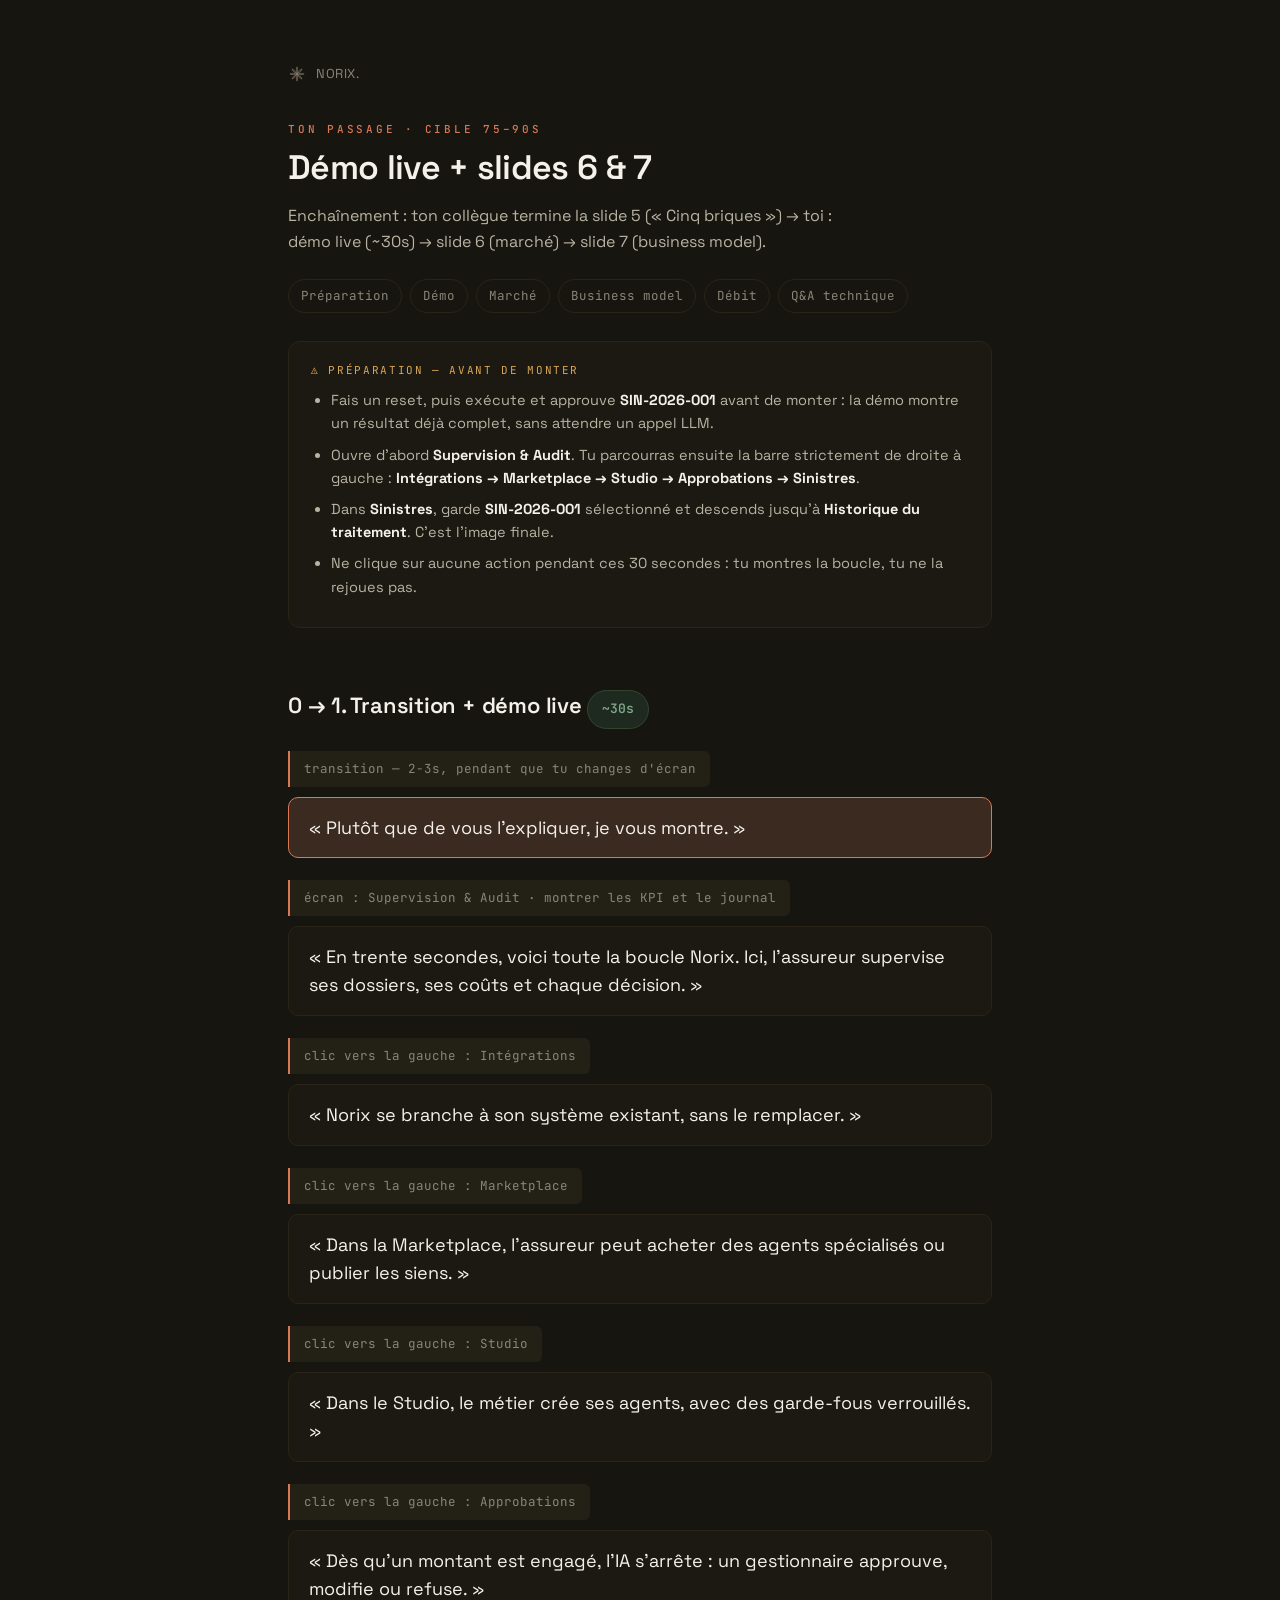
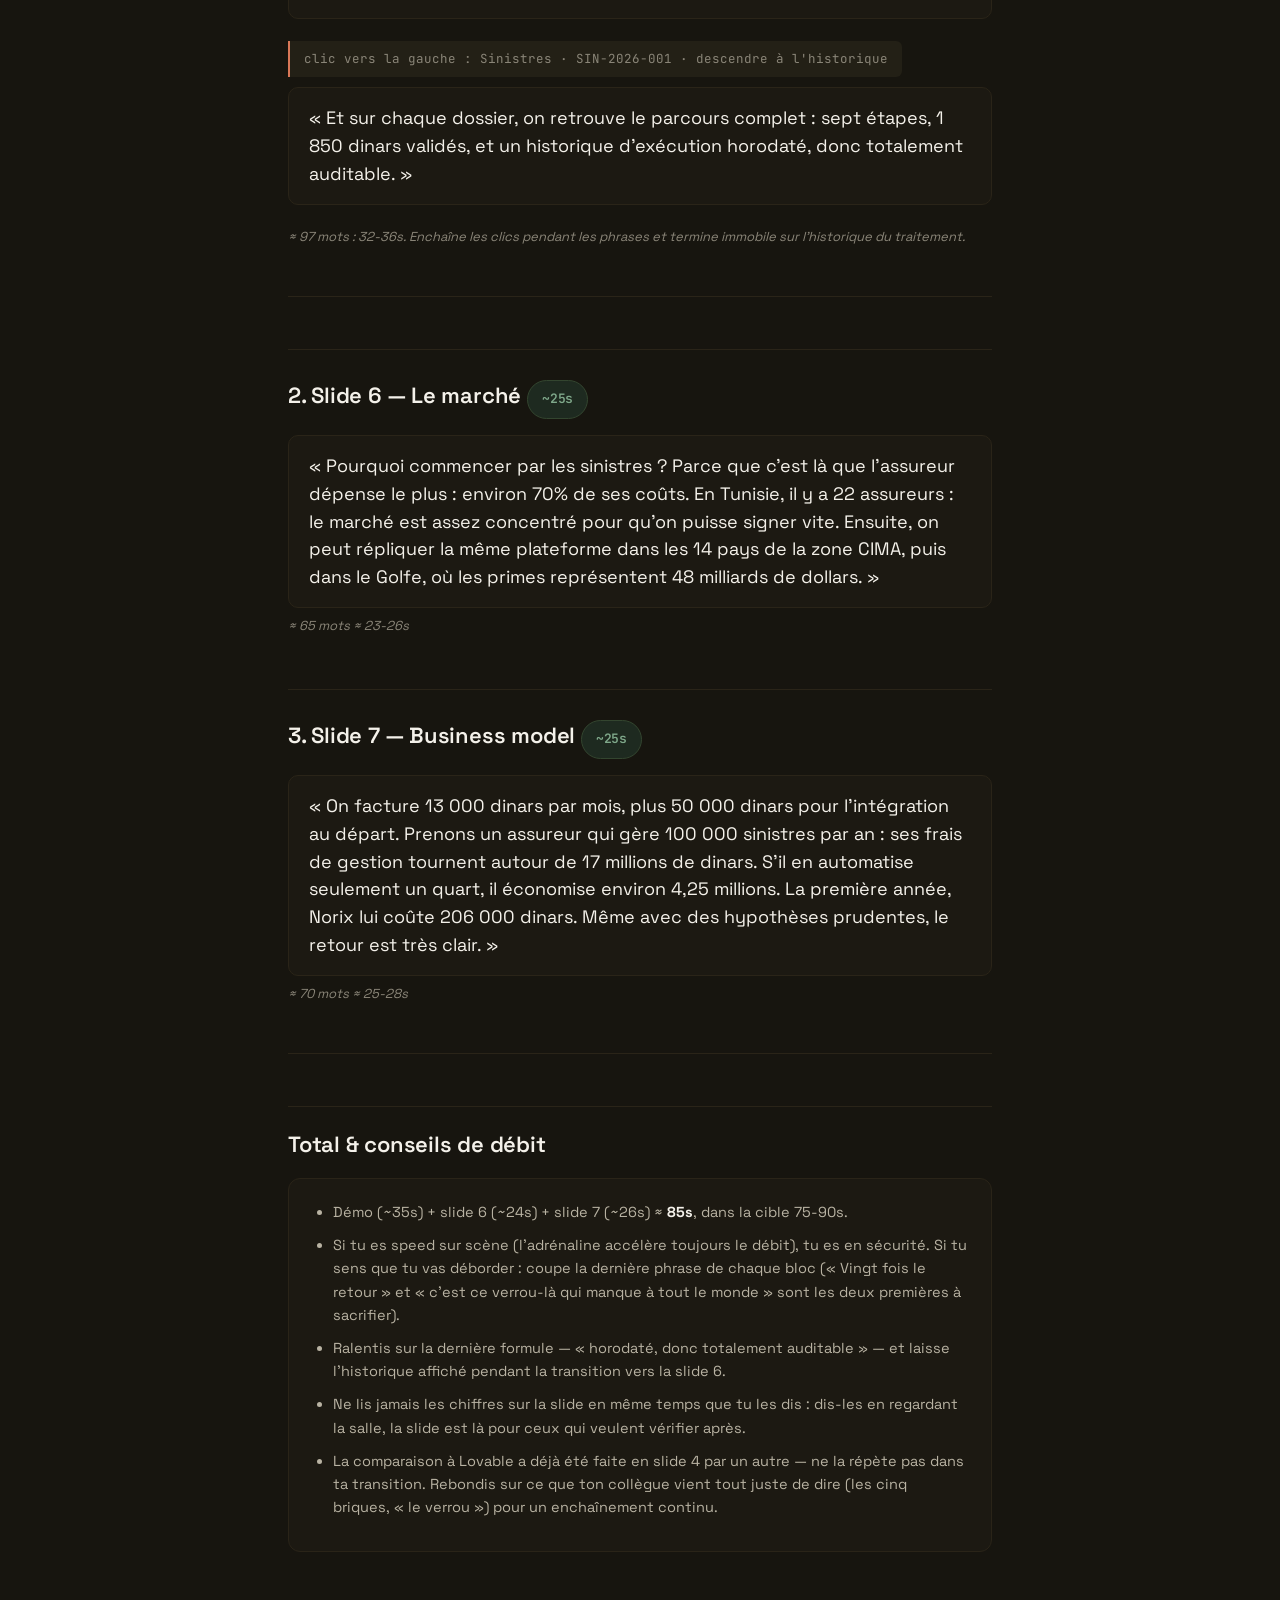
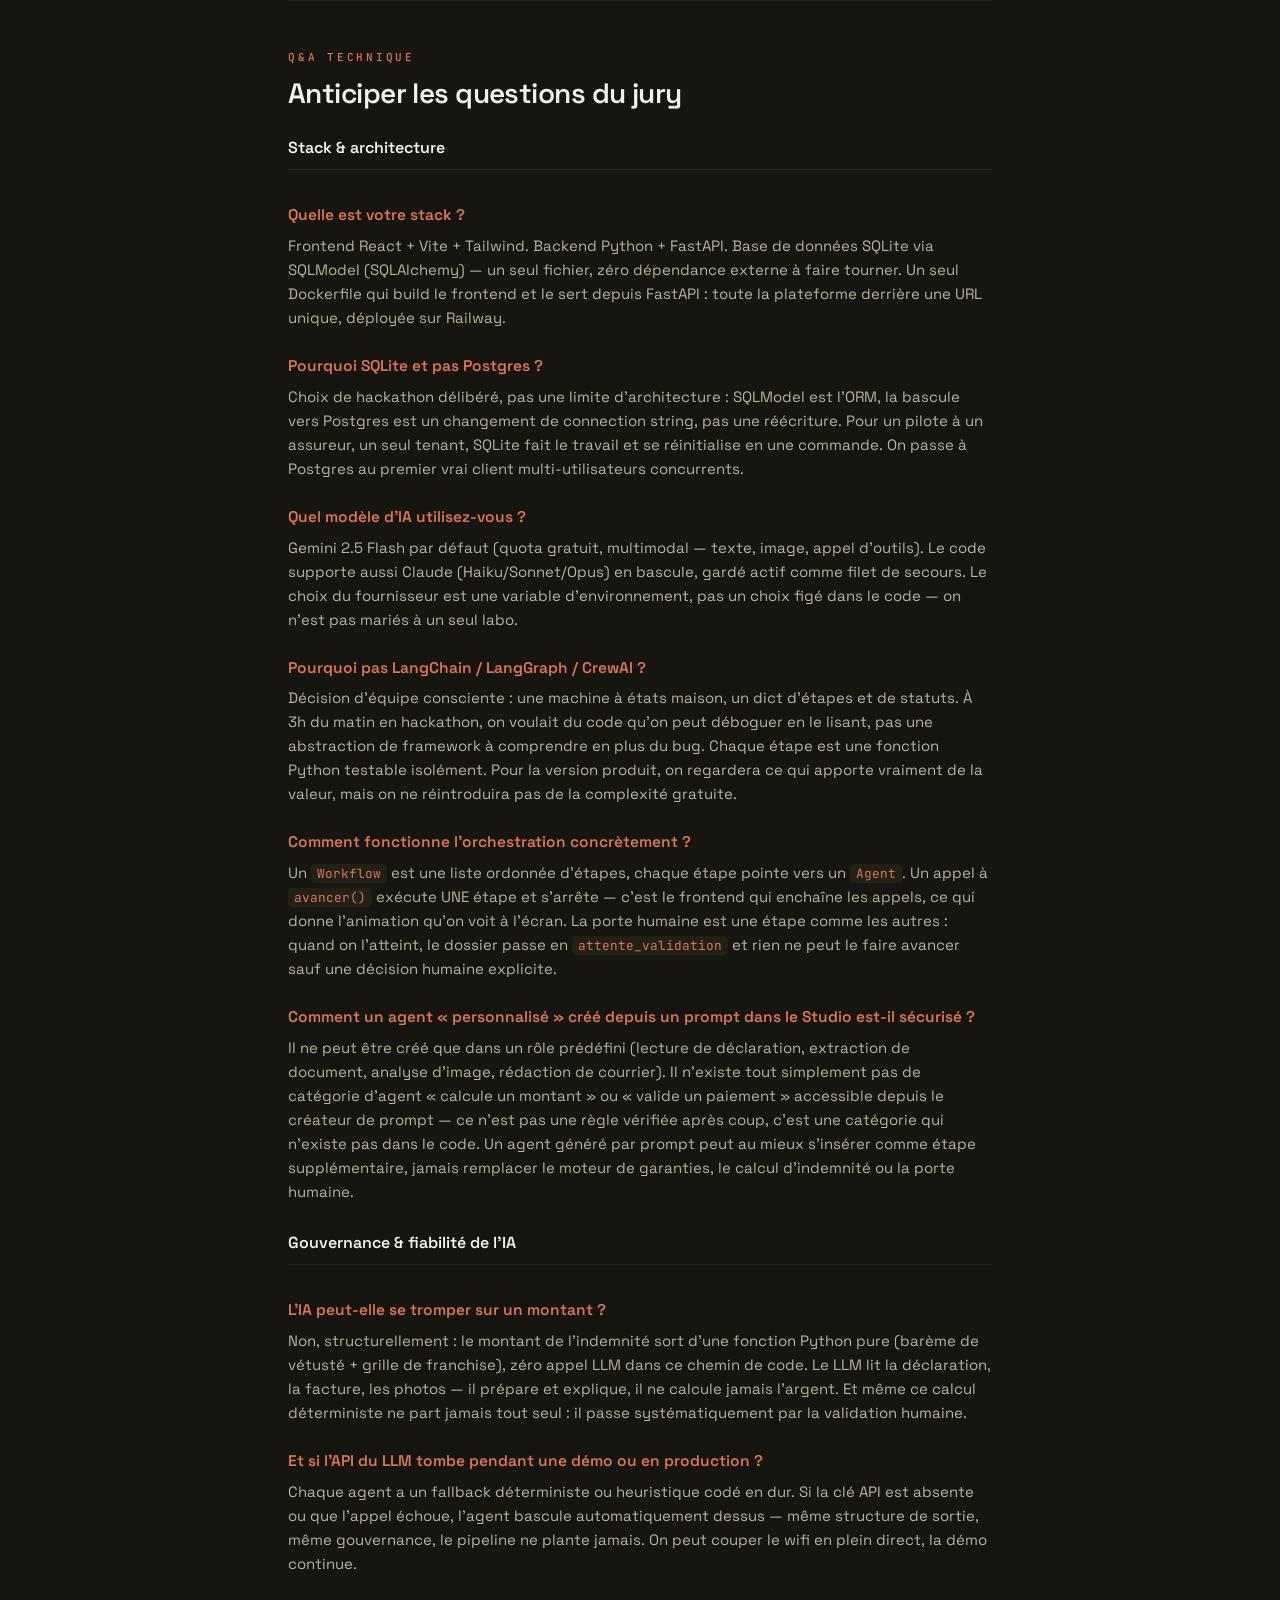
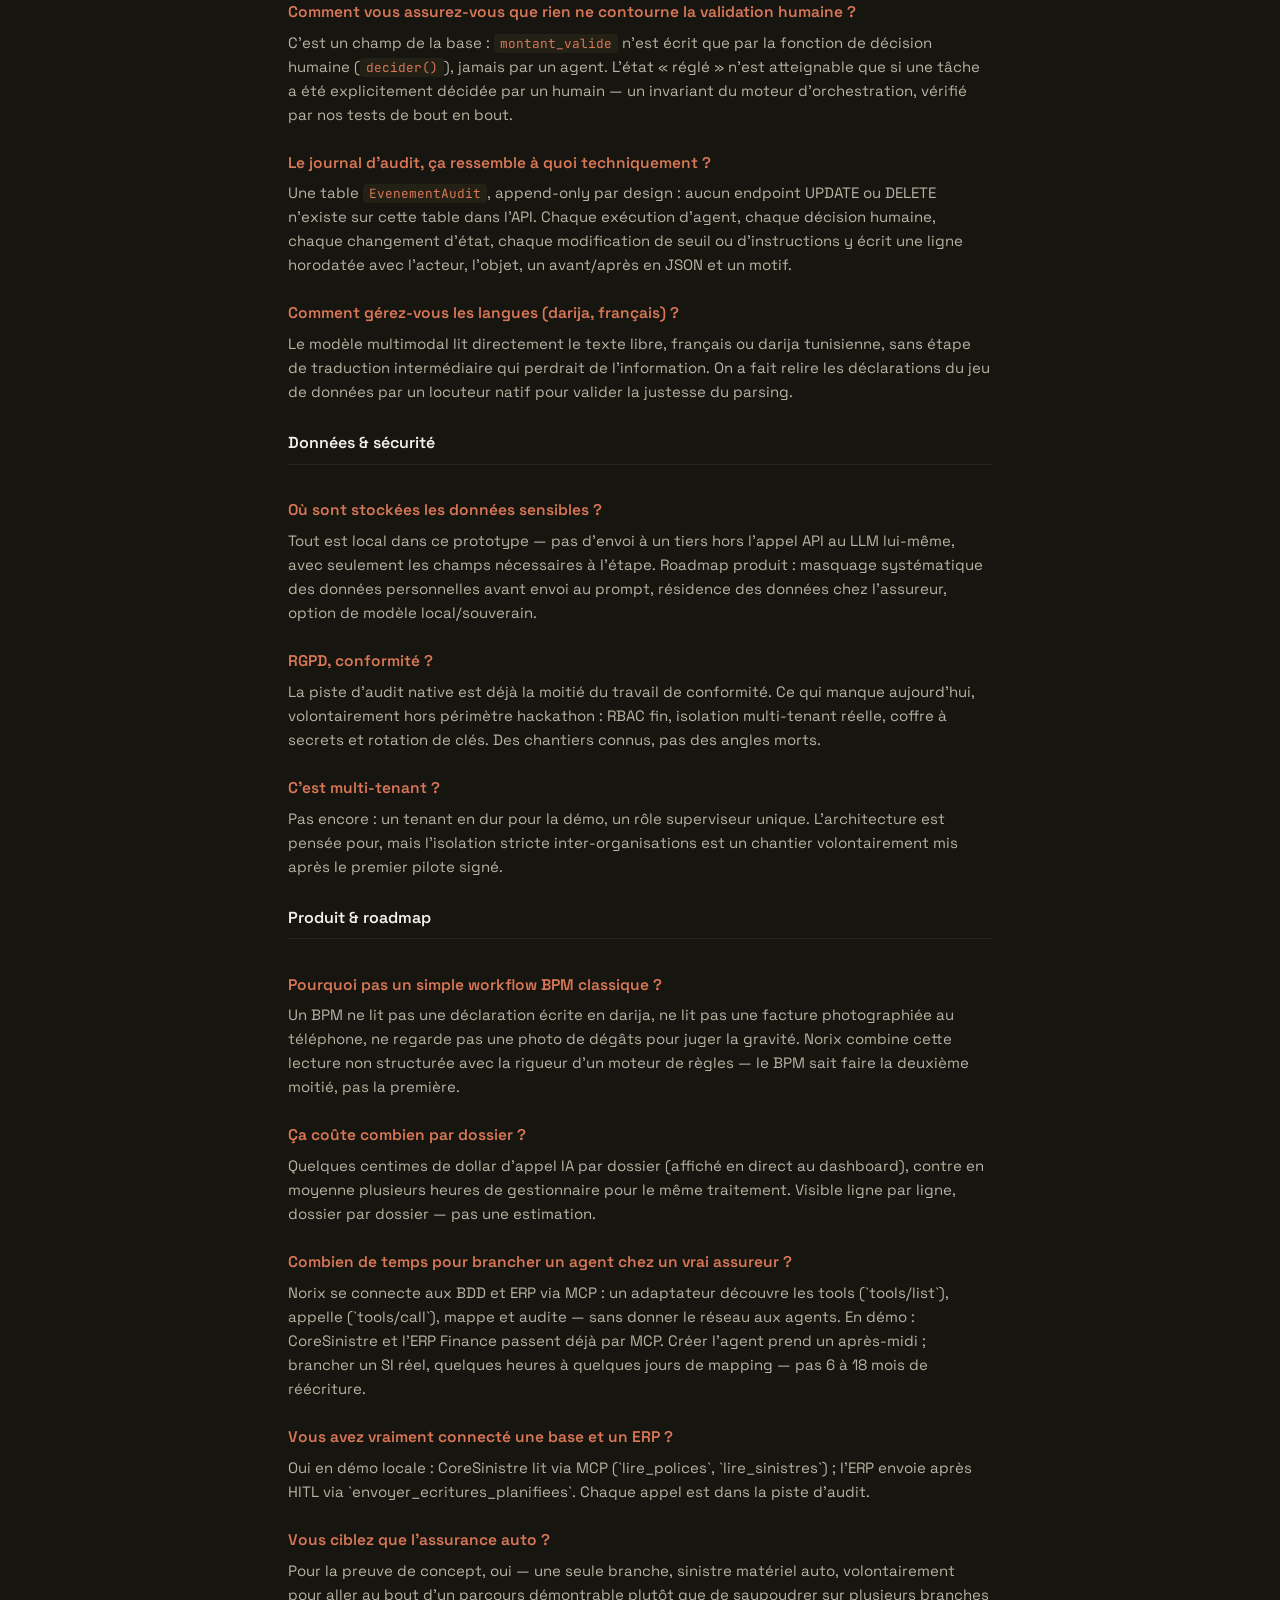
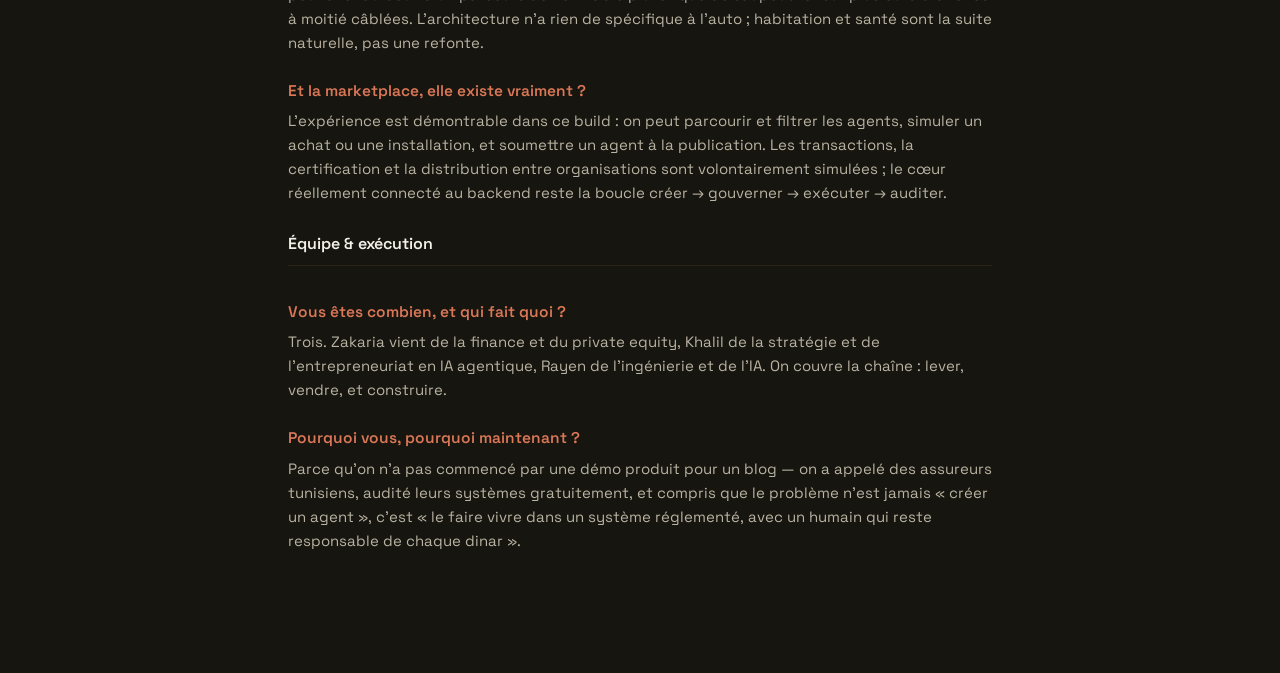
==== commit 6d14dae6: "Add MCP client for BDD/ERP and Anthropic-style app connectors in Studio. Agents can attach simulated" ====
--- a/docs/pitch-speech-6-7-demo.html
+++ b/docs/pitch-speech-6-7-demo.html
@@ -249,7 +249,10 @@
     <p class="a">Quelques centimes de dollar d'appel IA par dossier (affiché en direct au dashboard), contre en moyenne plusieurs heures de gestionnaire pour le même traitement. Visible ligne par ligne, dossier par dossier — pas une estimation.</p>
 
     <p class="q">Combien de temps pour brancher un agent chez un vrai assureur ?</p>
-    <p class="a">Aujourd'hui, dans le pitch : un après-midi pour créer l'agent, contre 6 à 18 mois pour le brancher au core et le mettre en prod dans l'existant. C'est exactement le problème qu'Norix résout — la couche de déploiement et de gouvernance entre le modèle et le système d'information, pas juste un créateur d'agents de plus.</p>
+    <p class="a">Norix se connecte aux BDD et ERP via MCP : un adaptateur découvre les tools (`tools/list`), appelle (`tools/call`), mappe et audite — sans donner le réseau aux agents. En démo : CoreSinistre et l'ERP Finance passent déjà par MCP. Créer l'agent prend un après-midi ; brancher un SI réel, quelques heures à quelques jours de mapping — pas 6 à 18 mois de réécriture.</p>
+
+    <p class="q">Vous avez vraiment connecté une base et un ERP ?</p>
+    <p class="a">Oui en démo locale : CoreSinistre lit via MCP (`lire_polices`, `lire_sinistres`) ; l'ERP envoie après HITL via `envoyer_ecritures_planifiees`. Chaque appel est dans la piste d'audit.</p>
 
     <p class="q">Vous ciblez que l'assurance auto ?</p>
     <p class="a">Pour la preuve de concept, oui — une seule branche, sinistre matériel auto, volontairement pour aller au bout d'un parcours démontrable plutôt que de saupoudrer sur plusieurs branches à moitié câblées. L'architecture n'a rien de spécifique à l'auto ; habitation et santé sont la suite naturelle, pas une refonte.</p>
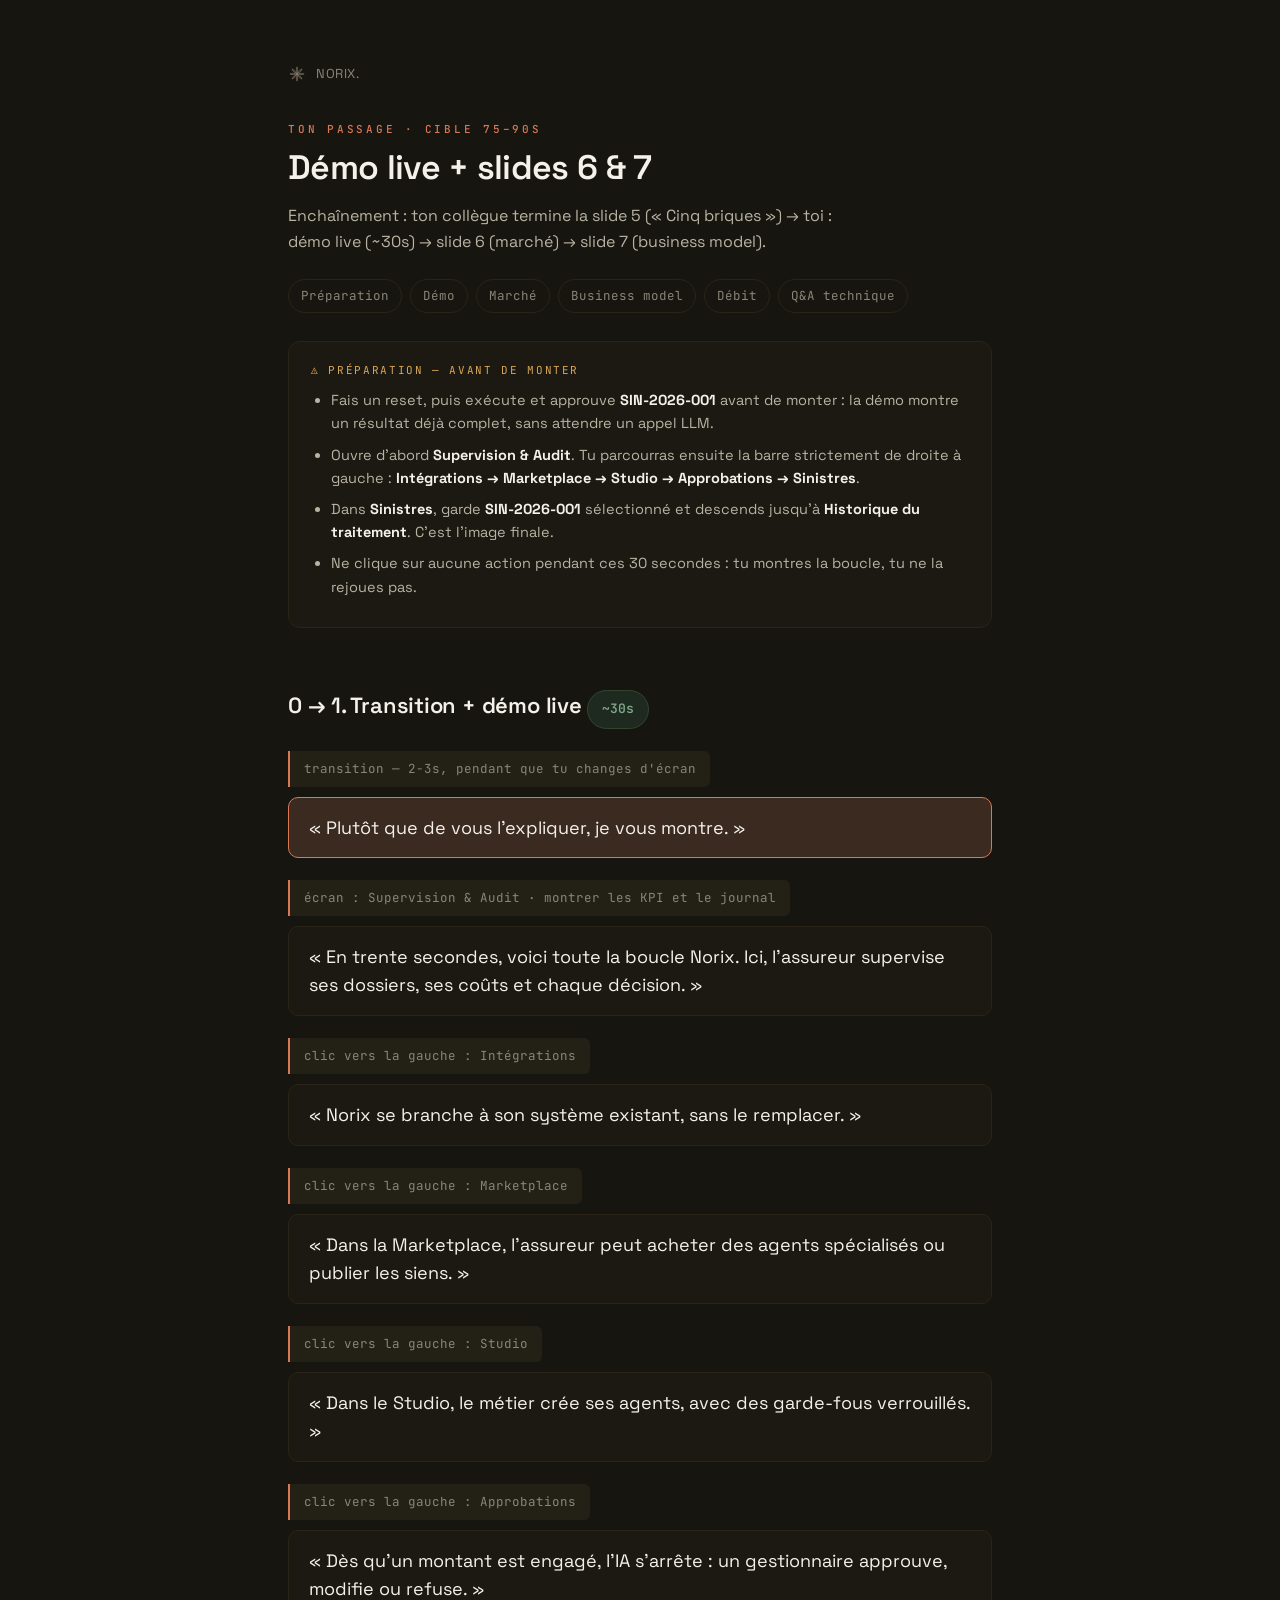
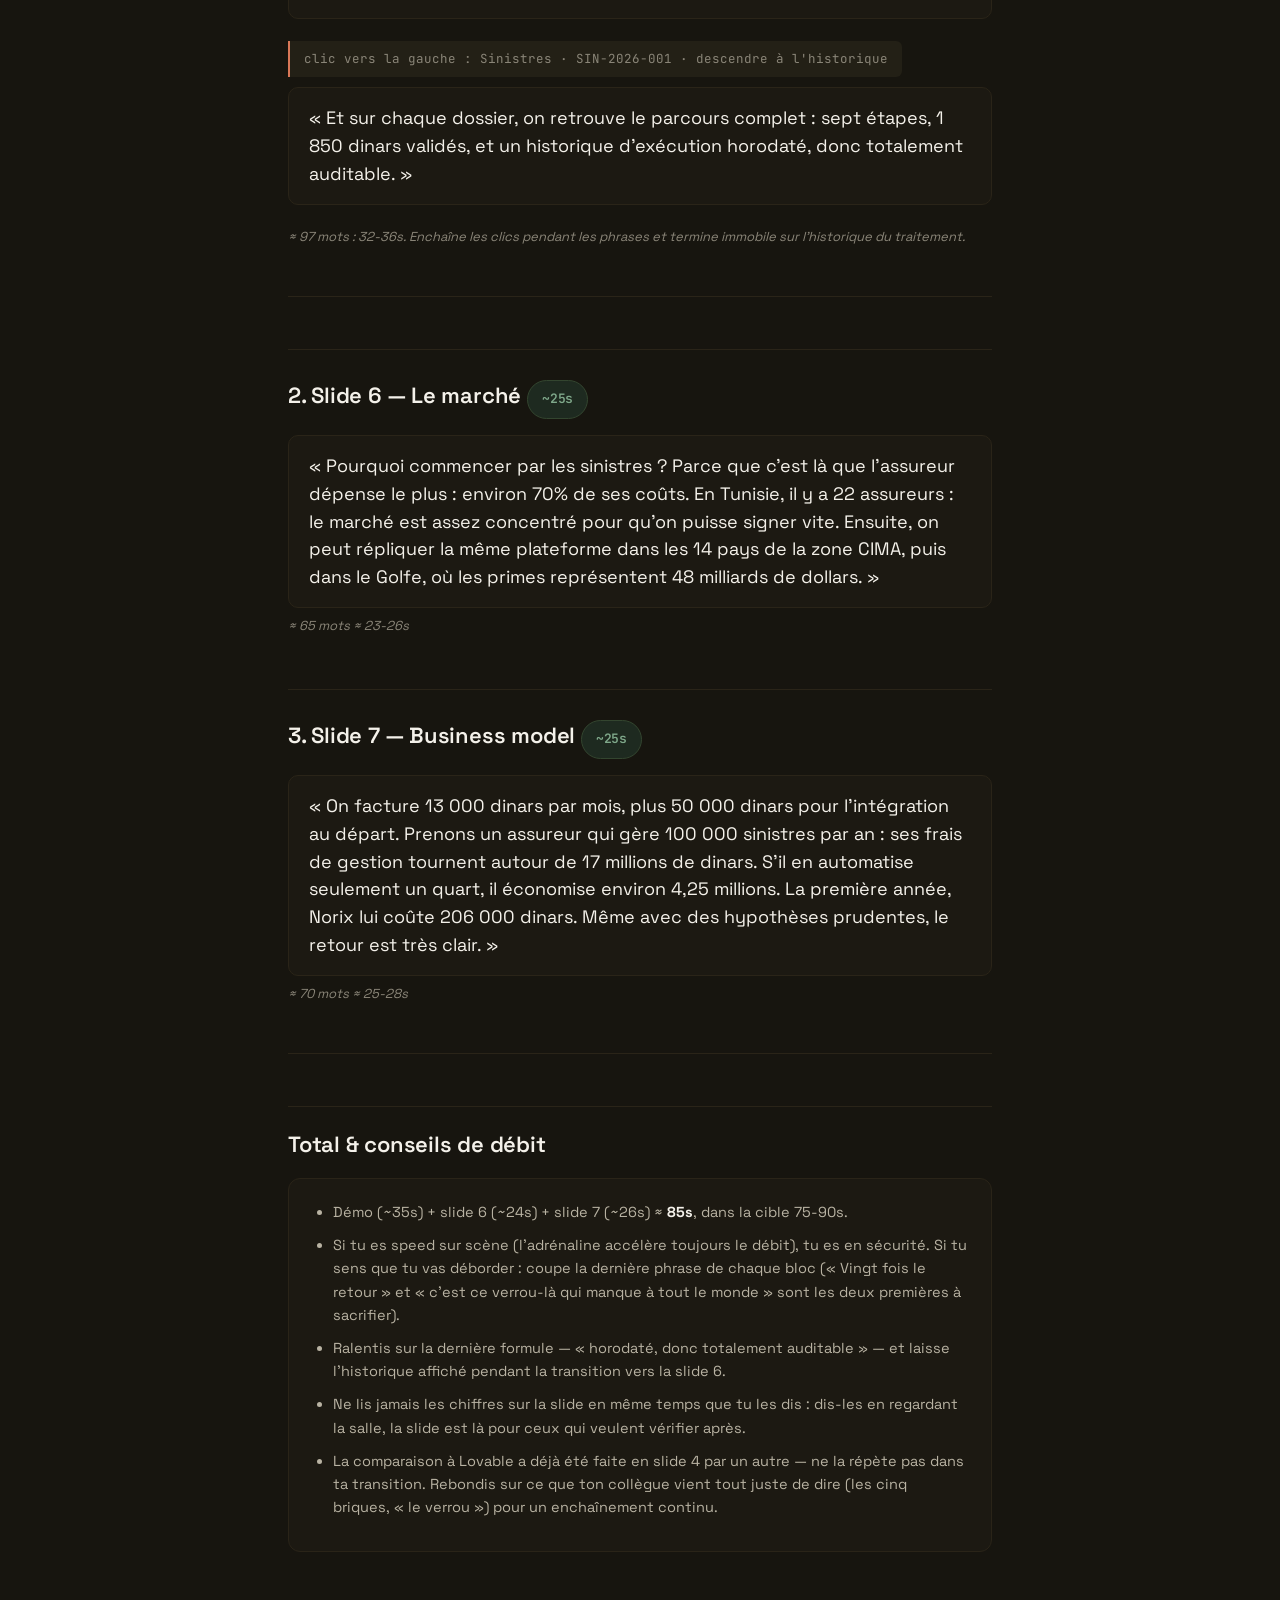
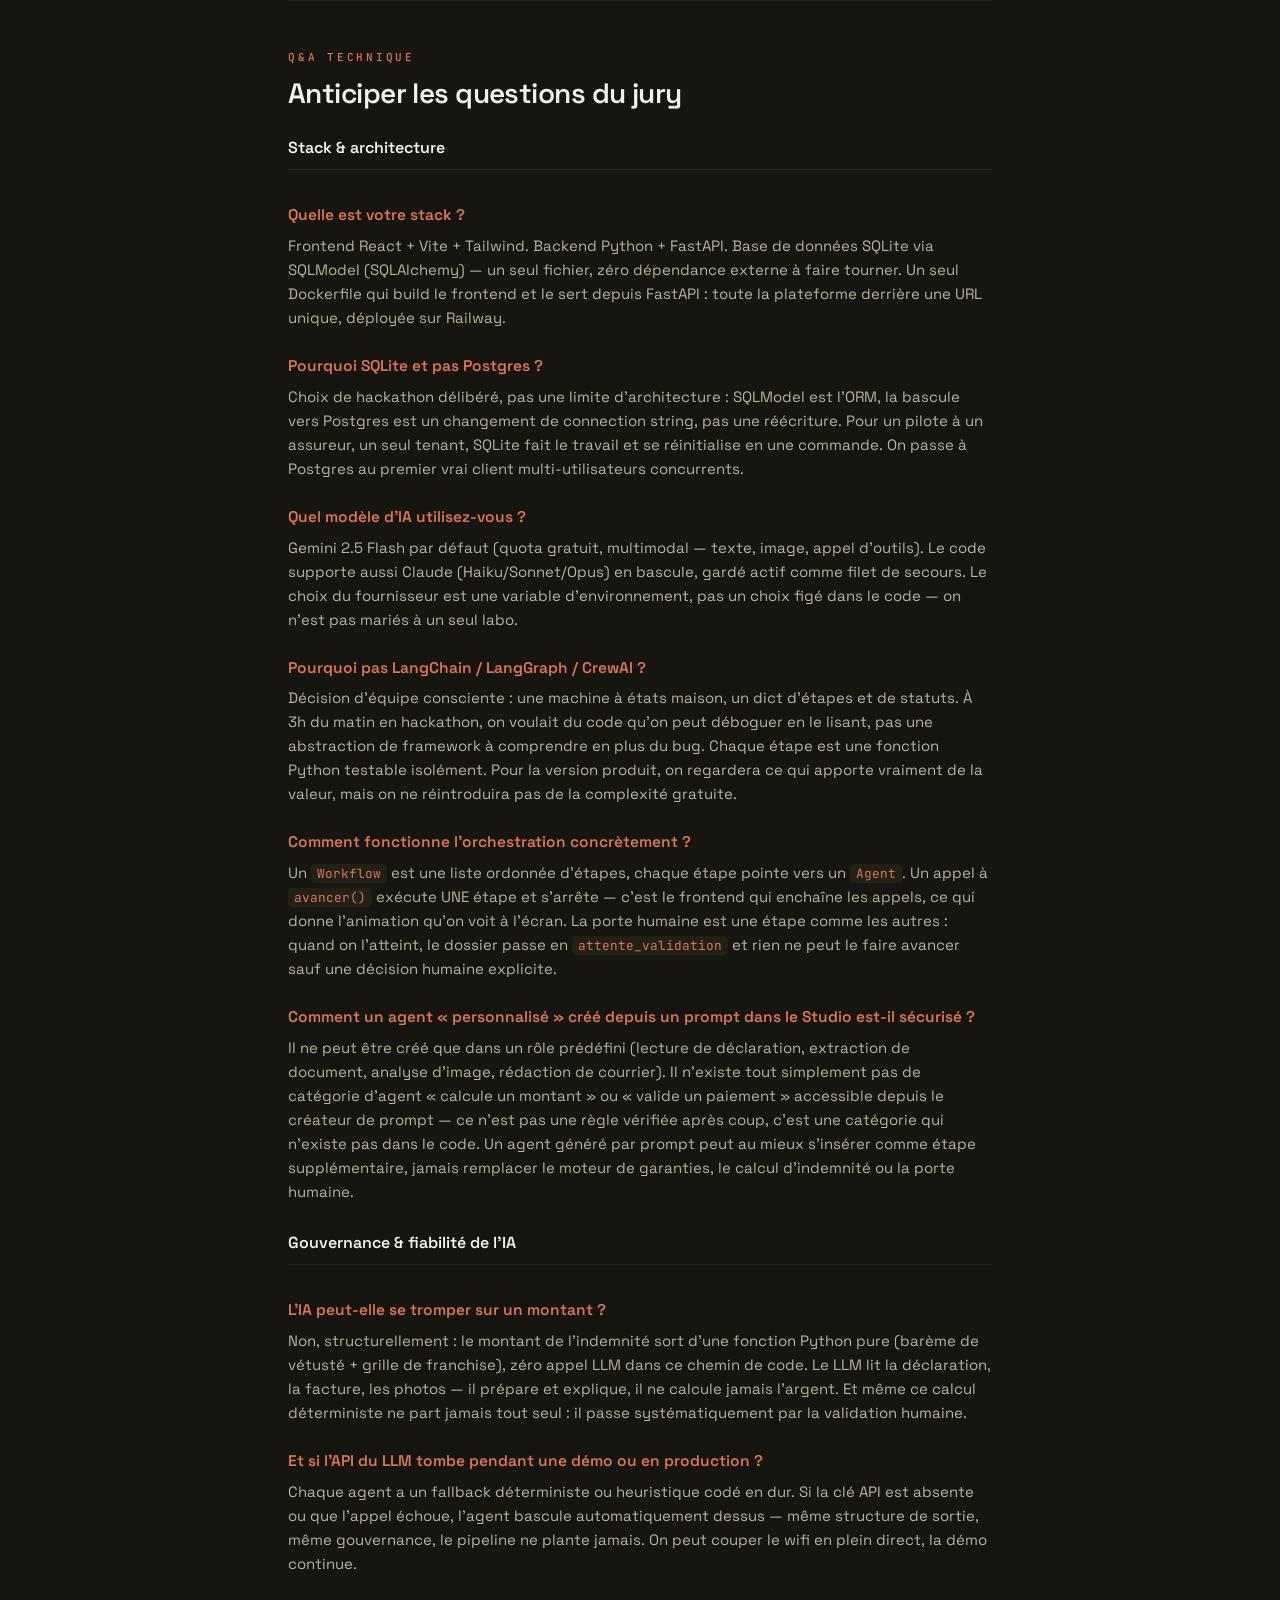
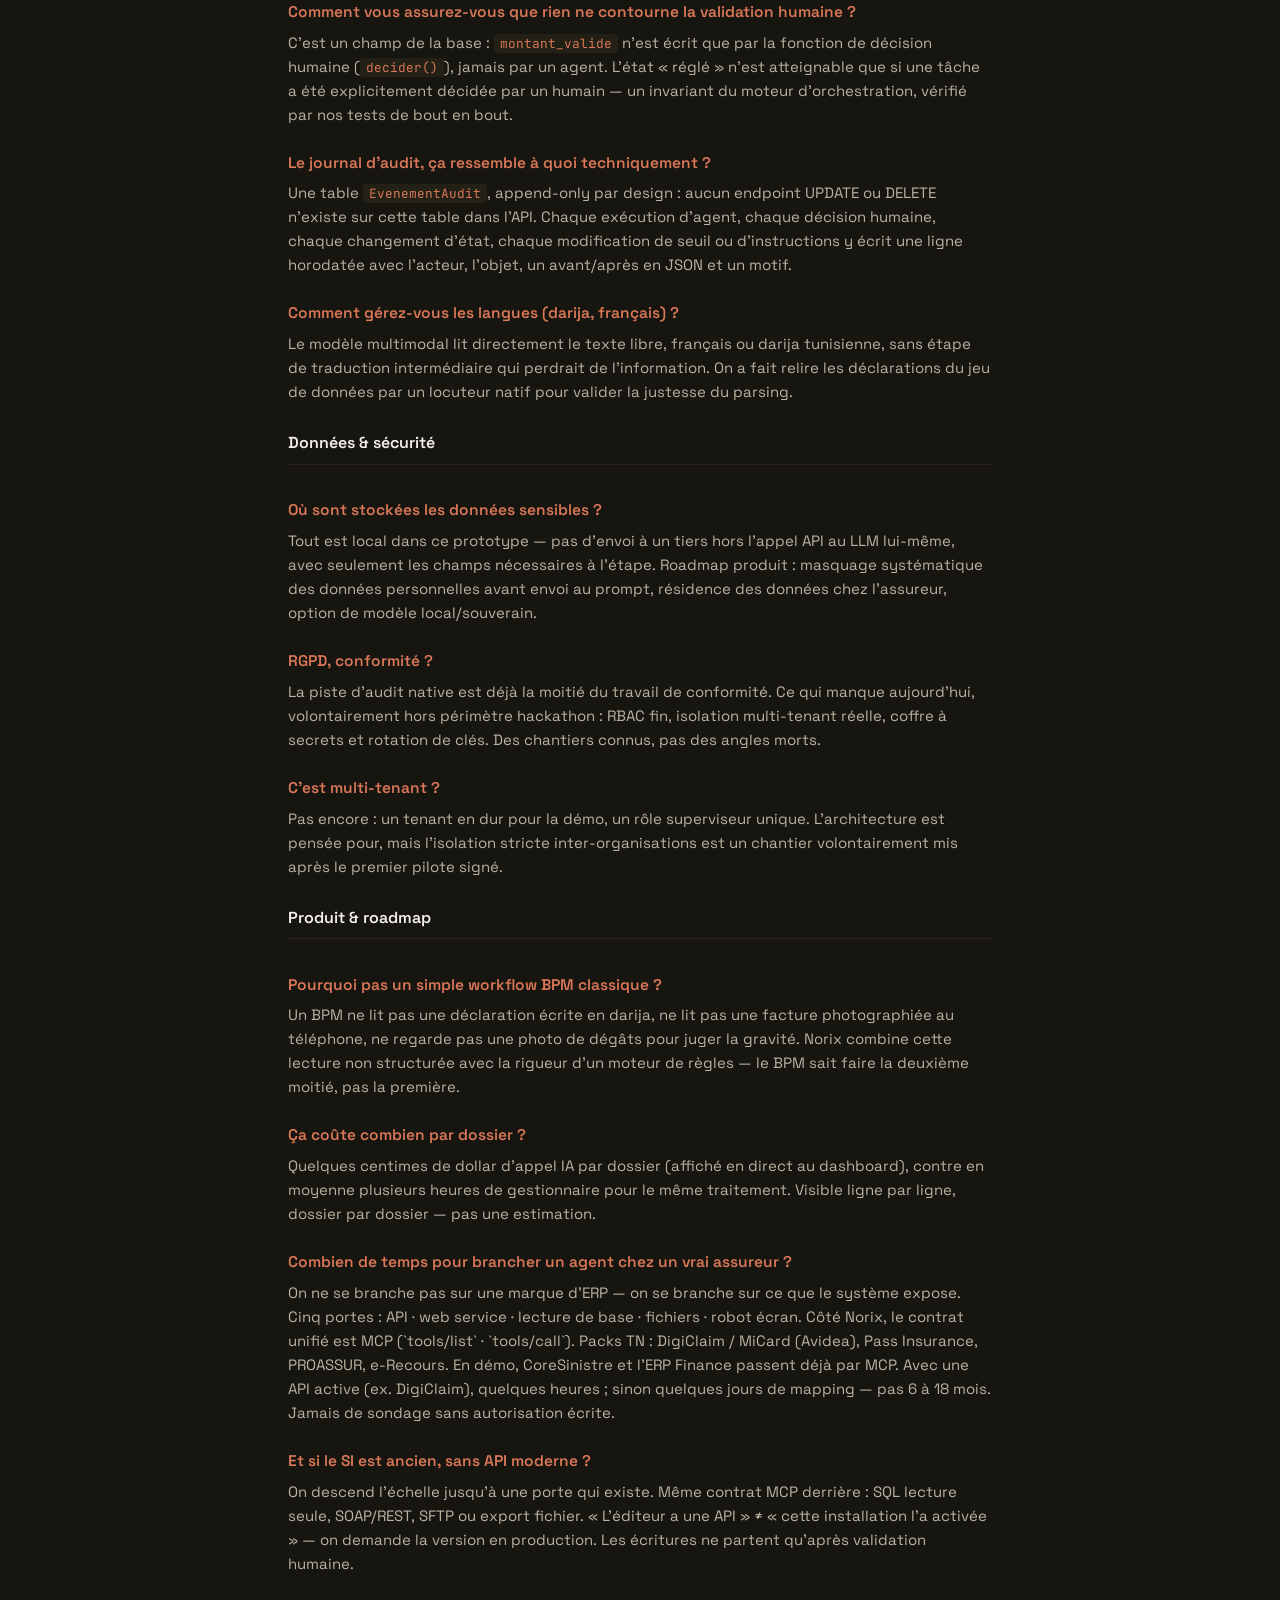
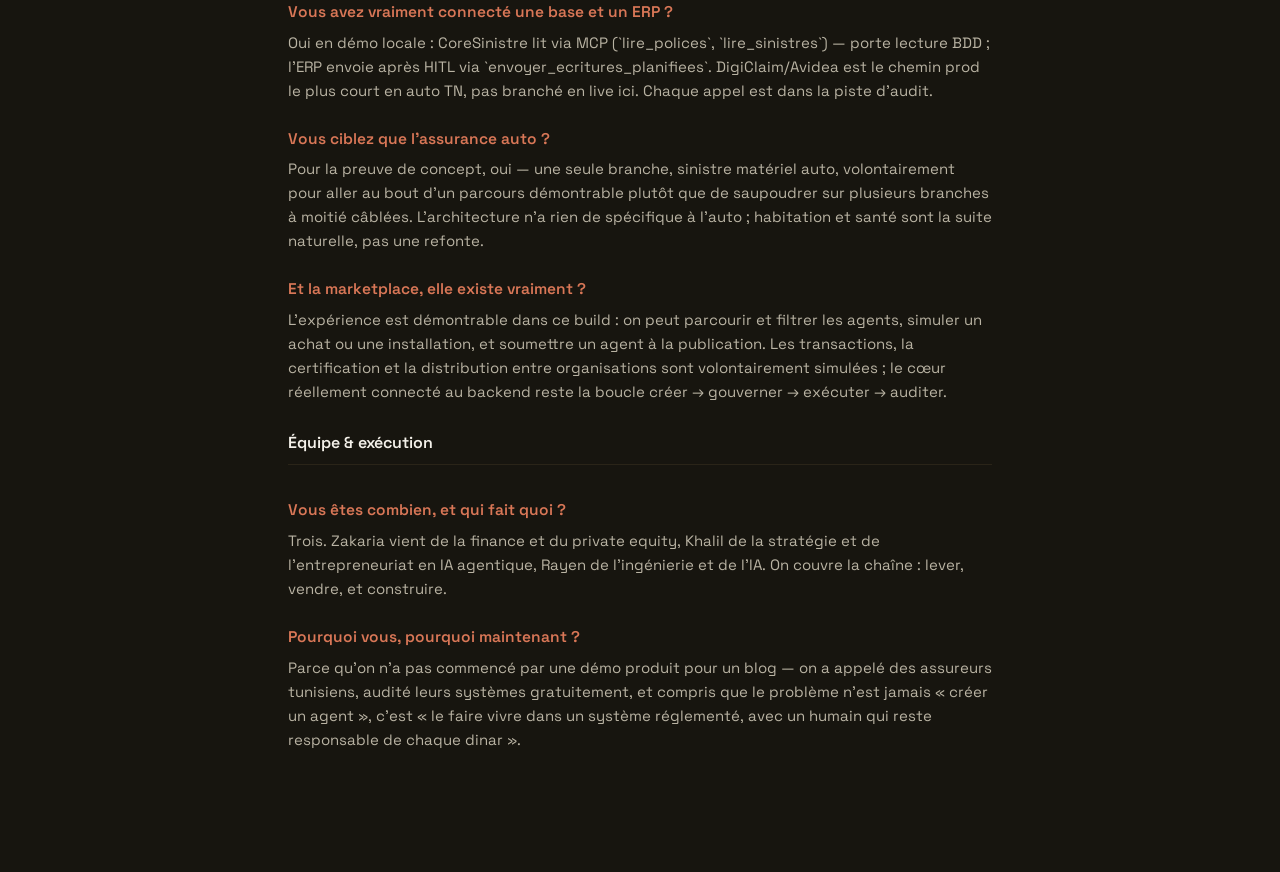
==== commit b44cfe3a: "Polish connector UI with brand logos and Se connecter actions. Drop MCP badges from Studio/Integrati" ====
--- a/docs/pitch-speech-6-7-demo.html
+++ b/docs/pitch-speech-6-7-demo.html
@@ -249,10 +249,13 @@
     <p class="a">Quelques centimes de dollar d'appel IA par dossier (affiché en direct au dashboard), contre en moyenne plusieurs heures de gestionnaire pour le même traitement. Visible ligne par ligne, dossier par dossier — pas une estimation.</p>
 
     <p class="q">Combien de temps pour brancher un agent chez un vrai assureur ?</p>
-    <p class="a">Norix se connecte aux BDD et ERP via MCP : un adaptateur découvre les tools (`tools/list`), appelle (`tools/call`), mappe et audite — sans donner le réseau aux agents. En démo : CoreSinistre et l'ERP Finance passent déjà par MCP. Créer l'agent prend un après-midi ; brancher un SI réel, quelques heures à quelques jours de mapping — pas 6 à 18 mois de réécriture.</p>
+    <p class="a">On ne se branche pas sur une marque d'ERP — on se branche sur ce que le système expose. Cinq portes : API · web service · lecture de base · fichiers · robot écran. Côté Norix, le contrat unifié est MCP (`tools/list` · `tools/call`). Packs TN : DigiClaim / MiCard (Avidea), Pass Insurance, PROASSUR, e-Recours. En démo, CoreSinistre et l'ERP Finance passent déjà par MCP. Avec une API active (ex. DigiClaim), quelques heures ; sinon quelques jours de mapping — pas 6 à 18 mois. Jamais de sondage sans autorisation écrite.</p>
+
+    <p class="q">Et si le SI est ancien, sans API moderne ?</p>
+    <p class="a">On descend l'échelle jusqu'à une porte qui existe. Même contrat MCP derrière : SQL lecture seule, SOAP/REST, SFTP ou export fichier. « L'éditeur a une API » ≠ « cette installation l'a activée » — on demande la version en production. Les écritures ne partent qu'après validation humaine.</p>
 
     <p class="q">Vous avez vraiment connecté une base et un ERP ?</p>
-    <p class="a">Oui en démo locale : CoreSinistre lit via MCP (`lire_polices`, `lire_sinistres`) ; l'ERP envoie après HITL via `envoyer_ecritures_planifiees`. Chaque appel est dans la piste d'audit.</p>
+    <p class="a">Oui en démo locale : CoreSinistre lit via MCP (`lire_polices`, `lire_sinistres`) — porte lecture BDD ; l'ERP envoie après HITL via `envoyer_ecritures_planifiees`. DigiClaim/Avidea est le chemin prod le plus court en auto TN, pas branché en live ici. Chaque appel est dans la piste d'audit.</p>
 
     <p class="q">Vous ciblez que l'assurance auto ?</p>
     <p class="a">Pour la preuve de concept, oui — une seule branche, sinistre matériel auto, volontairement pour aller au bout d'un parcours démontrable plutôt que de saupoudrer sur plusieurs branches à moitié câblées. L'architecture n'a rien de spécifique à l'auto ; habitation et santé sont la suite naturelle, pas une refonte.</p>
